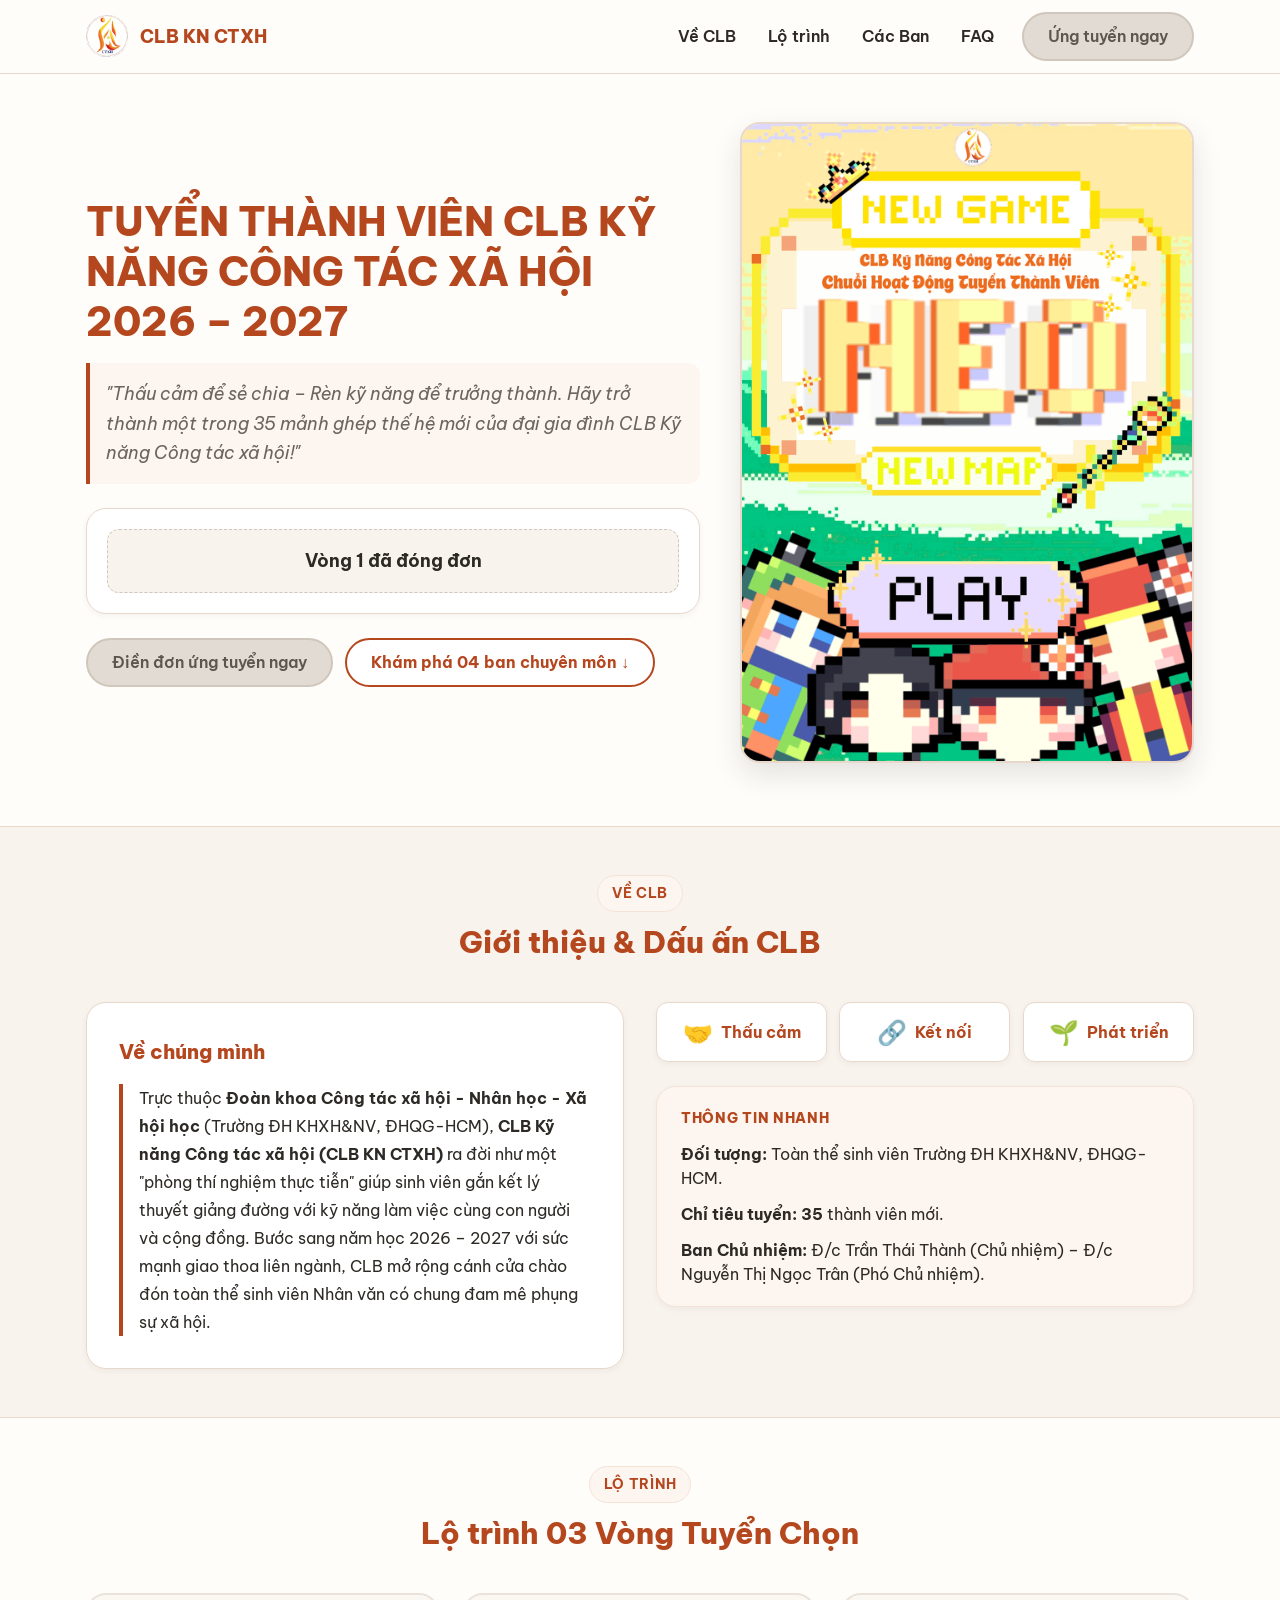
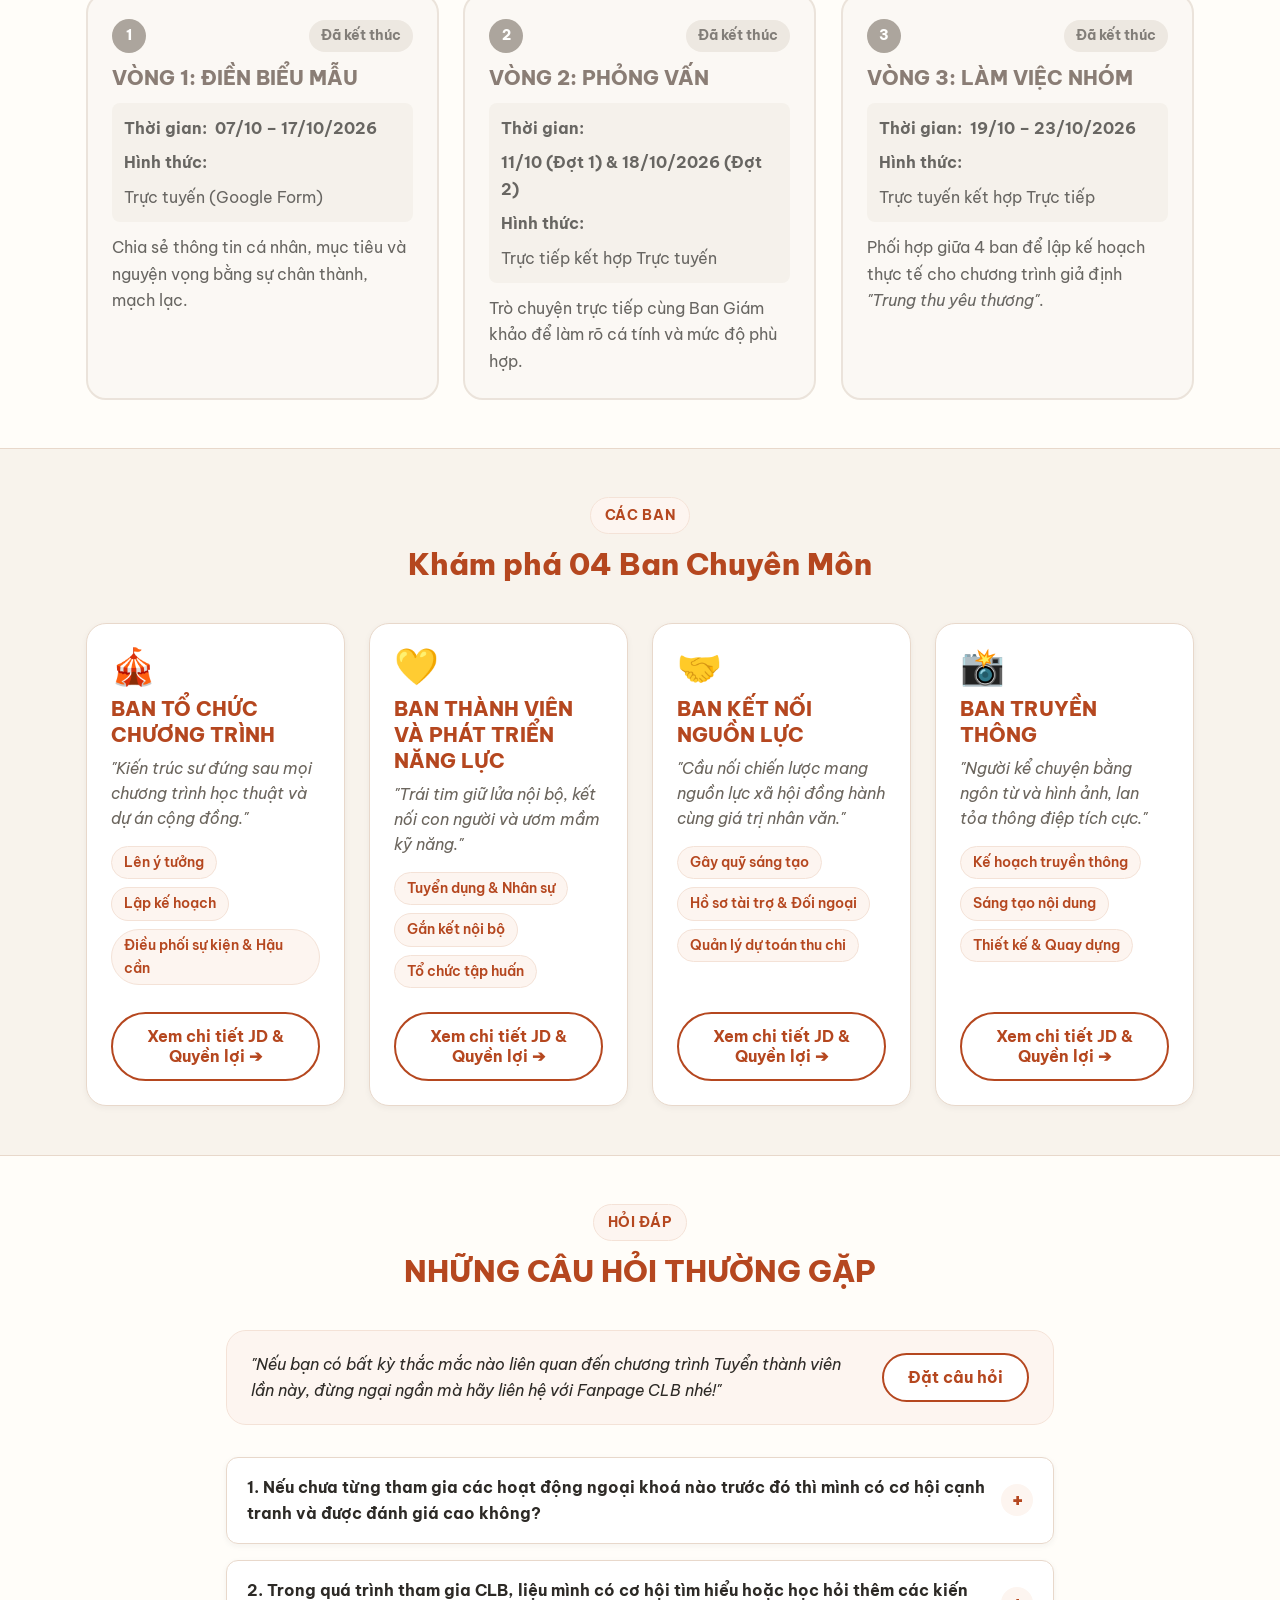
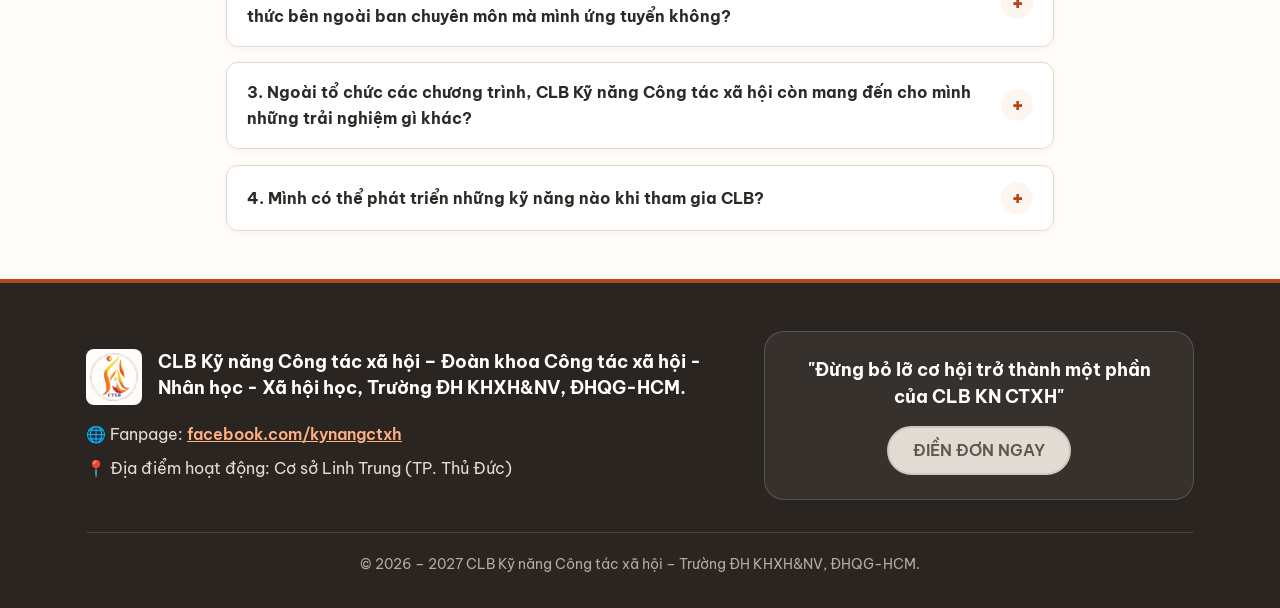
==== index.html @ f56603fe "Add files via upload" ====
<!DOCTYPE html>
<html lang="vi">
<head>
  <meta charset="UTF-8">
  <meta name="viewport" content="width=device-width, initial-scale=1.0">
  <meta name="description" content="Tuyển thành viên CLB Kỹ năng Công tác xã hội (CLB KN CTXH) năm học 2026 – 2027, Trường ĐH KHXH&amp;NV, ĐHQG-HCM.">
  <title>Tuyển Thành Viên CLB Kỹ Năng Công Tác Xã Hội 2026 – 2027</title>

  <!-- Thẻ Open Graph giúp hiển thị ảnh Poster xem trước khi chia sẻ link lên Facebook / Messenger -->
  <meta property="og:type" content="website">
  <meta property="og:locale" content="vi_VN">
  <meta property="og:title" content="Tuyển Thành Viên CLB Kỹ Năng Công Tác Xã Hội 2026 – 2027">
  <meta property="og:description" content="Thấu cảm để sẻ chia – Rèn kỹ năng để trưởng thành. Hãy trở thành một trong 35 mảnh ghép thế hệ mới của đại gia đình CLB Kỹ năng Công tác xã hội!">
  <meta property="og:image" content="assets/poster.png">
  <meta property="og:image:alt" content="Poster chính thức Chương trình Tuyển thành viên CLB Kỹ năng Công tác xã hội năm học 2026 – 2027">

  <!-- Biểu tượng trang web (Favicon) trên thanh tiêu đề trình duyệt -->
  <link rel="icon" type="image/png" href="assets/logo-clb.png">

  <!-- Nhúng file kiểu dáng giao diện dùng chung -->
  <link rel="stylesheet" href="css/style.css">
</head>
<body>

  <!-- ===================================================================
       1. THANH ĐIỀU HƯỚNG CỐ ĐỊNH (STICKY NAVBAR)
       =================================================================== -->
  <header class="navbar">
    <div class="container navbar-inner">
      <!-- Logo và Tên CLB -->
      <a href="index.html" class="navbar-brand" aria-label="Trang chủ CLB Kỹ năng Công tác xã hội">
        <img src="assets/logo-clb.png" alt="Logo CLB Kỹ năng Công tác xã hội" class="navbar-logo">
        <span>CLB KN CTXH</span>
      </a>

      <!-- Menu trên màn hình máy tính -->
      <nav aria-label="Điều hướng chính">
        <ul class="navbar-nav">
          <li><a href="#ve-clb" class="nav-link">Về CLB</a></li>
          <li><a href="#lo-trinh" class="nav-link">Lộ trình</a></li>
          <li><a href="#cac-ban" class="nav-link">Các Ban</a></li>
          <li><a href="#faq" class="nav-link">FAQ</a></li>
          <li>
            <button type="button" class="btn btn-cta js-btn-apply" onclick="moDonUngTuyen(event)">
              Ứng tuyển ngay
            </button>
          </li>
        </ul>
      </nav>

      <!-- Nút menu 3 gạch trên màn hình điện thoại -->
      <button
        type="button"
        class="mobile-menu-toggle"
        id="mobile-menu-toggle"
        aria-label="Mở menu điều hướng"
        aria-expanded="false"
        aria-controls="mobile-nav"
      >
        <span></span>
        <span></span>
        <span></span>
      </button>
    </div>

    <!-- Menu xổ xuống trên màn hình điện thoại -->
    <nav class="mobile-nav" id="mobile-nav" aria-label="Điều hướng trên điện thoại">
      <div class="container">
        <ul class="mobile-nav-list">
          <li><a href="#ve-clb" class="mobile-nav-link">Về CLB</a></li>
          <li><a href="#lo-trinh" class="mobile-nav-link">Lộ trình</a></li>
          <li><a href="#cac-ban" class="mobile-nav-link">Các Ban</a></li>
          <li><a href="#faq" class="mobile-nav-link">FAQ</a></li>
          <li style="padding-top: 8px;">
            <button type="button" class="btn btn-cta js-btn-apply" style="width: 100%;" onclick="moDonUngTuyen(event)">
              Ứng tuyển ngay
            </button>
          </li>
        </ul>
      </div>
    </nav>
  </header>

  <main>
    <!-- ===================================================================
         2. KHU VỰC 1: HERO SECTION (POSTER, TIÊU ĐỀ, ĐẾM NGƯỢC, 2 NÚT)
         =================================================================== -->
    <section class="hero-section" aria-labelledby="hero-headline">
      <div class="container">
        <div class="hero-grid">

          <!-- Cột thông tin chính: Tiêu đề, thông điệp ngắn, đồng hồ đếm ngược, 2 nút -->
          <div class="hero-content">
            <h1 class="hero-title" id="hero-headline">
              TUYỂN THÀNH VIÊN CLB KỸ NĂNG CÔNG TÁC XÃ HỘI 2026 – 2027
            </h1>

            <p class="hero-subtitle">
              "Thấu cảm để sẻ chia – Rèn kỹ năng để trưởng thành. Hãy trở thành một trong <span class="js-chi-tieu">35</span> mảnh ghép thế hệ mới của đại gia đình CLB Kỹ năng Công tác xã hội!"
            </p>

            <!-- Đồng hồ đếm ngược Ngày : Giờ : Phút -->
            <div class="countdown-box" id="countdown-box" aria-live="polite">
              <div class="countdown-label-top">
                ⏳ Thời gian còn lại để hoàn thành Vòng 1
              </div>

              <div class="countdown-timer">
                <div class="countdown-unit">
                  <div class="countdown-number" id="cd-days">00</div>
                  <div class="countdown-unit-label">Ngày</div>
                </div>

                <span class="countdown-separator" aria-hidden="true">:</span>

                <div class="countdown-unit">
                  <div class="countdown-number" id="cd-hours">00</div>
                  <div class="countdown-unit-label">Giờ</div>
                </div>

                <span class="countdown-separator" aria-hidden="true">:</span>

                <div class="countdown-unit">
                  <div class="countdown-number" id="cd-minutes">00</div>
                  <div class="countdown-unit-label">Phút</div>
                </div>
              </div>

              <!-- Dòng thông báo hiển thị khi đã qua hạn Vòng 1 -->
              <div class="countdown-expired-message" id="countdown-expired-msg">
                Vòng 1 đã đóng đơn
              </div>
            </div>

            <!-- Cụm 2 nút bấm hành động -->
            <div class="hero-actions">
              <button type="button" class="btn btn-cta js-btn-apply" onclick="moDonUngTuyen(event)">
                Điền đơn ứng tuyển ngay
              </button>
              <a href="#cac-ban" class="btn btn-secondary">
                Khám phá 04 ban chuyên môn ↓
              </a>
            </div>
          </div>

          <!-- Cột hình ảnh: Poster chính thức (có khung giữ chỗ [CHỜ POSTER] nếu thiếu ảnh) -->
          <div class="hero-poster-col">
            <div class="hero-poster-card">
              <img
                src="assets/poster.png"
                alt="Poster chính thức Chương trình Tuyển thành viên CLB Kỹ năng Công tác xã hội năm học 2026 – 2027"
                class="hero-poster-img"
                onerror="xuLyLoiPoster(this)"
              >
            </div>
            <div class="poster-placeholder" id="poster-placeholder">
              [CHỜ POSTER]
            </div>
          </div>

        </div>
      </div>
    </section>

    <!-- ===================================================================
         3. KHU VỰC 2: GIỚI THIỆU & DẤU ẤN CLB (ABOUT US)
         =================================================================== -->
    <section class="section section-muted" id="ve-clb" aria-labelledby="about-heading">
      <div class="container">
        <div class="section-header">
          <span class="section-tag">Về CLB</span>
          <h2 class="section-title" id="about-heading">Giới thiệu &amp; Dấu ấn CLB</h2>
        </div>

        <div class="about-grid">
          <!-- Cột trái: Đoạn giới thiệu ngắn (giữ nguyên văn bản từ docs/ke-hoach.md) -->
          <div class="about-card-left">
            <h3 class="about-sub-heading">Về chúng mình</h3>
            <blockquote class="about-quote">
              Trực thuộc <strong>Đoàn khoa Công tác xã hội - Nhân học - Xã hội học</strong> (Trường ĐH KHXH&amp;NV, ĐHQG-HCM), <strong>CLB Kỹ năng Công tác xã hội (CLB KN CTXH)</strong> ra đời như một "phòng thí nghiệm thực tiễn" giúp sinh viên gắn kết lý thuyết giảng đường với kỹ năng làm việc cùng con người và cộng đồng. Bước sang năm học 2026 – 2027 với sức mạnh giao thoa liên ngành, CLB mở rộng cánh cửa chào đón toàn thể sinh viên Nhân văn có chung đam mê phụng sự xã hội.
            </blockquote>
          </div>

          <!-- Cột phải: 3 ô Giá trị cốt lõi có biểu tượng + Hộp thông tin nhanh -->
          <div class="about-col-right">
            <!-- 3 ô biểu tượng Giá trị cốt lõi -->
            <div class="core-values-grid" aria-label="3 Giá trị cốt lõi">
              <div class="core-value-box">
                <span class="core-value-icon" aria-hidden="true">🤝</span>
                <span class="core-value-name">Thấu cảm</span>
              </div>

              <div class="core-value-box">
                <span class="core-value-icon" aria-hidden="true">🔗</span>
                <span class="core-value-name">Kết nối</span>
              </div>

              <div class="core-value-box">
                <span class="core-value-icon" aria-hidden="true">🌱</span>
                <span class="core-value-name">Phát triển</span>
              </div>
            </div>

            <!-- Hộp thông tin nhanh (Highlight Box) -->
            <div class="highlight-box">
              <h3 class="highlight-box-title">Thông tin nhanh</h3>
              <ul class="highlight-list">
                <li>
                  <strong>Đối tượng:</strong> Toàn thể sinh viên Trường ĐH KHXH&amp;NV, ĐHQG-HCM.
                </li>
                <li>
                  <strong>Chỉ tiêu tuyển:</strong> <strong class="js-chi-tieu">35</strong> thành viên mới.
                </li>
                <li>
                  <strong>Ban Chủ nhiệm:</strong> <span class="js-bcn-info">Đ/c Trần Thái Thành (Chủ nhiệm) – Đ/c Nguyễn Thị Ngọc Trân (Phó Chủ nhiệm)</span>.
                </li>
              </ul>
            </div>
          </div>
        </div>
      </div>
    </section>

    <!-- ===================================================================
         4. KHU VỰC 3: LỘ TRÌNH 03 VÒNG TUYỂN CHỌN (TIMELINE)
         =================================================================== -->
    <section class="section" id="lo-trinh" aria-labelledby="timeline-heading">
      <div class="container">
        <div class="section-header">
          <span class="section-tag">Lộ trình</span>
          <h2 class="section-title" id="timeline-heading">Lộ trình 03 Vòng Tuyển Chọn</h2>
        </div>

        <div class="timeline-steps">
          <!-- Thẻ 1: Vòng 1 -->
          <article class="timeline-card" id="card-vong-1">
            <div class="timeline-card-header">
              <span class="timeline-step-number" aria-hidden="true">1</span>
              <span class="timeline-status-badge" id="status-vong-1">Đang kiểm tra...</span>
            </div>

            <h3 class="timeline-round-title">VÒNG 1: ĐIỀN BIỂU MẪU</h3>

            <div class="timeline-meta">
              <div class="timeline-time-row">
                <span class="timeline-meta-label">Thời gian:</span>
                <span class="timeline-time-value" id="time-vong-1">07/10 – 17/10/2026</span>
              </div>
              <div class="timeline-format-row">
                <span class="timeline-meta-label">Hình thức:</span>
                <span>Trực tuyến (Google Form)</span>
              </div>
            </div>

            <p class="timeline-summary">
              Chia sẻ thông tin cá nhân, mục tiêu và nguyện vọng bằng sự chân thành, mạch lạc.
            </p>
          </article>

          <!-- Thẻ 2: Vòng 2 -->
          <article class="timeline-card" id="card-vong-2">
            <div class="timeline-card-header">
              <span class="timeline-step-number" aria-hidden="true">2</span>
              <span class="timeline-status-badge" id="status-vong-2">Đang kiểm tra...</span>
            </div>

            <h3 class="timeline-round-title">VÒNG 2: PHỎNG VẤN</h3>

            <div class="timeline-meta">
              <div class="timeline-time-row">
                <span class="timeline-meta-label">Thời gian:</span>
                <span class="timeline-time-value" id="time-vong-2">11/10 (Đợt 1) &amp; 18/10/2026 (Đợt 2)</span>
              </div>
              <div class="timeline-format-row">
                <span class="timeline-meta-label">Hình thức:</span>
                <span>Trực tiếp kết hợp Trực tuyến</span>
              </div>
            </div>

            <p class="timeline-summary">
              Trò chuyện trực tiếp cùng Ban Giám khảo để làm rõ cá tính và mức độ phù hợp.
            </p>
          </article>

          <!-- Thẻ 3: Vòng 3 -->
          <article class="timeline-card" id="card-vong-3">
            <div class="timeline-card-header">
              <span class="timeline-step-number" aria-hidden="true">3</span>
              <span class="timeline-status-badge" id="status-vong-3">Đang kiểm tra...</span>
            </div>

            <h3 class="timeline-round-title">VÒNG 3: LÀM VIỆC NHÓM</h3>

            <div class="timeline-meta">
              <div class="timeline-time-row">
                <span class="timeline-meta-label">Thời gian:</span>
                <span class="timeline-time-value" id="time-vong-3">19/10 – 23/10/2026</span>
              </div>
              <div class="timeline-format-row">
                <span class="timeline-meta-label">Hình thức:</span>
                <span>Trực tuyến kết hợp Trực tiếp</span>
              </div>
            </div>

            <p class="timeline-summary">
              Phối hợp giữa 4 ban để lập kế hoạch thực tế cho chương trình giả định <em>"Trung thu yêu thương"</em>.
            </p>
          </article>
        </div>
      </div>
    </section>

    <!-- ===================================================================
         5. KHU VỰC 4: KHÁM PHÁ 04 BAN CHUYÊN MÔN (TẠO TỪ js/ban-data.js)
         =================================================================== -->
    <section class="section section-muted" id="cac-ban" aria-labelledby="ban-heading">
      <div class="container">
        <div class="section-header">
          <span class="section-tag">Các Ban</span>
          <h2 class="section-title" id="ban-heading">Khám phá 04 Ban Chuyên Môn</h2>
        </div>

        <!-- Khung chứa 4 thẻ Ban được sinh tự động từ js/ban-data.js -->
        <div class="ban-grid" id="ban-cards-container"></div>
      </div>
    </section>

    <!-- ===================================================================
         6. KHU VỰC 5: NHỮNG CÂU HỎI THƯỜNG GẶP (FAQ ACCORDION)
         =================================================================== -->
    <section class="section" id="faq" aria-labelledby="faq-heading">
      <div class="container faq-container">
        <div class="section-header">
          <span class="section-tag">Hỏi đáp</span>
          <h2 class="section-title" id="faq-heading">NHỮNG CÂU HỎI THƯỜNG GẶP</h2>
        </div>

        <!-- Lời dẫn & Nút Đặt câu hỏi mở Fanpage ở tab mới -->
        <div class="faq-lead-box">
          <p class="faq-lead-text">
            "Nếu bạn có bất kỳ thắc mắc nào liên quan đến chương trình Tuyển thành viên lần này, đừng ngại ngần mà hãy liên hệ với Fanpage CLB nhé!"
          </p>
          <a
            href="https://www.facebook.com/kynangctxh"
            target="_blank"
            rel="noopener noreferrer"
            class="btn btn-secondary js-link-fanpage"
            style="flex-shrink: 0;"
          >
            Đặt câu hỏi
          </a>
        </div>

        <!-- 4 thẻ câu hỏi đóng/mở -->
        <div class="faq-list">
          <!-- Câu hỏi 1 -->
          <details class="faq-item">
            <summary class="faq-question">
              <span>1. Nếu chưa từng tham gia các hoạt động ngoại khoá nào trước đó thì mình có cơ hội cạnh tranh và được đánh giá cao không?</span>
              <span class="faq-plus-icon" aria-hidden="true">+</span>
            </summary>
            <div class="faq-answer">
              <p>
                Hoàn toàn có nhé! CLB Kỹ năng Công tác xã hội không đặt nặng việc bạn phải có thật nhiều kinh nghiệm hay một chiếc hồ sơ hoạt động dày đặc từ trước. Ở các vòng tuyển chọn, Ban Giám khảo đánh giá cao nhất là <strong>thái độ cầu thị, sự nhiệt huyết, tinh thần trách nhiệm và sự chân thành</strong> của bạn. CLB chính là môi trường để bạn rèn luyện và phát triển; chỉ cần bạn sẵn sàng bước ra khỏi vùng an toàn, các anh chị đi trước và Ban Thành viên &amp; Phát triển năng lực sẽ luôn đồng hành, tập huấn cho bạn từ những bước cơ bản nhất.
              </p>
            </div>
          </details>

          <!-- Câu hỏi 2 -->
          <details class="faq-item">
            <summary class="faq-question">
              <span>2. Trong quá trình tham gia CLB, liệu mình có cơ hội tìm hiểu hoặc học hỏi thêm các kiến thức bên ngoài ban chuyên môn mà mình ứng tuyển không?</span>
              <span class="faq-plus-icon" aria-hidden="true">+</span>
            </summary>
            <div class="faq-answer">
              <p>
                Chắc chắn là có! Dù mỗi thành viên đều thuộc một ban chuyên môn cố định, nhưng mọi chương trình học thuật và dự án cộng đồng của CLB đều cần sự phối hợp chặt chẽ giữa cả 04 ban (Tổ chức chương trình, Thành viên &amp; Phát triển năng lực, Kết nối nguồn lực, Truyền thông). Bên cạnh đó, CLB thường xuyên tổ chức các buổi tập huấn kỹ năng chung cho toàn thể thành viên, và bạn hoàn toàn có thể đăng ký tham gia hỗ trợ chéo các mảng công việc khác trong từng chiến dịch để thử sức và khám phá đa dạng năng lực của bản thân.
              </p>
            </div>
          </details>

          <!-- Câu hỏi 3 -->
          <details class="faq-item">
            <summary class="faq-question">
              <span>3. Ngoài tổ chức các chương trình, CLB Kỹ năng Công tác xã hội còn mang đến cho mình những trải nghiệm gì khác?</span>
              <span class="faq-plus-icon" aria-hidden="true">+</span>
            </summary>
            <div class="faq-answer">
              <p>
                Không chỉ dừng lại ở việc chạy sự kiện hay thực hiện các dự án cộng đồng, CLB KN CTXH còn là một "gia đình nhỏ" mang đến cho bạn những trải nghiệm thanh xuân đáng nhớ:
              </p>
              <ul class="faq-bullet-list">
                <li>
                  <strong>Sinh hoạt nội bộ &amp; Gắn kết:</strong> Những buổi gặp gỡ ấm cúng, cùng nhau vui chơi, giải tỏa áp lực học tập và sẻ chia mọi câu chuyện vui buồn trong cuộc sống đại học.
                </li>
                <li>
                  <strong>Không gian học thuật &amp; Tập huấn chuyên sâu:</strong> Cơ hội được trau dồi kiến thức, lắng nghe chia sẻ thực tế từ các giảng viên, chuyên gia Công tác xã hội và các anh chị cựu thành viên giàu kinh nghiệm.
                </li>
                <li>
                  <strong>Mạng lưới mối quan hệ chất lượng:</strong> Tìm thấy những người bạn đồng điệu, những đàn anh, đàn chị luôn sẵn sàng nâng đỡ và hỗ trợ bạn trong cả việc học trên trường lẫn định hướng phát triển bản thân.
                </li>
              </ul>
            </div>
          </details>

          <!-- Câu hỏi 4 -->
          <details class="faq-item">
            <summary class="faq-question">
              <span>4. Mình có thể phát triển những kỹ năng nào khi tham gia CLB?</span>
              <span class="faq-plus-icon" aria-hidden="true">+</span>
            </summary>
            <div class="faq-answer">
              <p>
                Khi trở thành mảnh ghép của CLB KN CTXH, bạn sẽ được rèn luyện song song cả <strong>kỹ năng thực hành Công tác xã hội</strong> lẫn <strong>bộ kỹ năng mềm thiết yếu</strong>:
              </p>
              <ul class="faq-bullet-list">
                <li>
                  <strong>Kỹ năng làm việc với con người &amp; cộng đồng:</strong> Kỹ năng lắng nghe tích cực, thấu cảm, giao tiếp ứng xử, điều phối nhóm và xử lý tình huống thực tế khi làm việc cùng các nhóm đối tượng yếu thế (trẻ em, người cao tuổi...).
                </li>
                <li>
                  <strong>Kỹ năng làm việc chuyên nghiệp:</strong> Tư duy lập kế hoạch, quản lý thời gian, làm việc nhóm, thuyết trình và giải quyết vấn đề.
                </li>
                <li>
                  <strong>Kỹ năng chuyên môn theo từng ban:</strong> Soạn thảo văn bản hành chính Đoàn – Hội, viết Hồ sơ tài trợ và đàm phán đối ngoại, quản trị nhân sự, hoặc sáng tạo nội dung, thiết kế ấn phẩm và quay dựng truyền thông.
                </li>
              </ul>
            </div>
          </details>
        </div>
      </div>
    </section>
  </main>

  <!-- ===================================================================
       7. KHU VỰC 6: CHÂN TRANG (FOOTER)
       =================================================================== -->
  <footer class="site-footer">
    <div class="container">
      <div class="footer-grid">
        <!-- Cột trái: Logo, Tên đơn vị & Kênh liên hệ -->
        <div class="footer-info">
          <div class="footer-brand">
            <img src="assets/logo-clb.png" alt="Logo CLB Kỹ năng Công tác xã hội" class="footer-logo">
            <p class="footer-unit-name">
              CLB Kỹ năng Công tác xã hội – Đoàn khoa Công tác xã hội - Nhân học - Xã hội học, Trường ĐH KHXH&amp;NV, ĐHQG-HCM.
            </p>
          </div>

          <ul class="footer-contact-list">
            <li>
              🌐 Fanpage:
              <a
                href="https://www.facebook.com/kynangctxh"
                target="_blank"
                rel="noopener noreferrer"
                class="footer-link js-link-fanpage"
              >facebook.com/kynangctxh</a>
            </li>
            <li>
              📍 Địa điểm hoạt động: Cơ sở Linh Trung (TP. Thủ Đức) &amp; Cơ sở Đinh Tiên Hoàng (Quận 1).
            </li>
          </ul>
        </div>

        <!-- Cột phải: Nút nhắc cuối trang -->
        <div class="footer-cta-card">
          <p class="footer-cta-text">
            "Đừng bỏ lỡ cơ hội trở thành một phần của CLB KN CTXH"
          </p>
          <button type="button" class="btn btn-cta js-btn-apply" onclick="moDonUngTuyen(event)">
            ĐIỀN ĐƠN NGAY
          </button>
        </div>
      </div>

      <div class="footer-bottom">
        <p>© 2026 – 2027 CLB Kỹ năng Công tác xã hội – Trường ĐH KHXH&amp;NV, ĐHQG-HCM.</p>
      </div>
    </div>
  </footer>

  <!-- Nhúng các file cấu hình, dữ liệu ban và kịch bản -->
  <script src="js/config.js"></script>
  <script src="js/ban-data.js"></script>
  <script src="js/main.js"></script>
</body>
</html>
---- css/style.css ----
/**
 * =====================================================================
 * TẬP TIN ĐỊNH DẠNG KIỂU DÁNG GIAO DIỆN (css/style.css)
 * Website Tuyển Thành Viên CLB Kỹ Năng Công Tác Xã Hội 2026–2027
 * =====================================================================
 * BẢNG MÀU ĐÃ CHỌN: Bảng 1 "Đất ấm & Ngọn lửa nhiệt huyết" (Terracotta & Amber)
 * - Màu chủ đạo: Cam đất ấm áp (#C85A32)
 * - Nền trang: Màu ngà ấm dịu mắt (#FFFDF9)
 * - Màu nút nhấn: Cam cháy rực rỡ (#E65100)
 */

/* Nhúng font Be Vietnam Pro từ Google Fonts (hỗ trợ đầy đủ tiếng Việt) */
@import url('https://fonts.googleapis.com/css2?family=Be+Vietnam+Pro:ital,wght@0,400;0,500;0,600;0,700;0,800;1,400&display=swap');

/* =====================================================================
   1. BIẾN HỆ THỐNG GIAO DIỆN (CSS VARIABLES)
   ===================================================================== */
:root {
  /* Bảng màu 1: Đất ấm & Ngọn lửa nhiệt huyết (đã tinh chỉnh đạt chuẩn độ tương phản WCAG AA >= 5.0:1) */
  --color-primary: #B5471F;        /* Cam đất chủ đạo (tương phản 5.4:1 với nền trắng) */
  --color-primary-hover: #8F3412;  /* Cam đất đậm khi rê chuột */
  --color-primary-light: #FDF5F0;  /* Nền cam kem nhạt */
  --color-primary-subtle: #F4E2D7; /* Viền cam kem nhẹ */

  --color-accent: #C23B00;         /* Màu nhấn nổi bật nhất cho nút Ứng tuyển (tương phản 5.35:1 với chữ trắng) */
  --color-accent-hover: #9E2E00;   /* Màu nhấn khi rê chuột / chạm vào nút */
  --color-accent-text: #FFFFFF;    /* Chữ trắng trên nền nút nhấn */

  --color-expired-bg: #E2DBD3;     /* Nền nút khi đã hết hạn Vòng 1 (ít nổi bật hơn) */
  --color-expired-text: #5C564F;   /* Chữ nút khi đã hết hạn Vòng 1 */
  --color-expired-border: #CFC6BC; /* Viền nút khi đã hết hạn */

  --color-bg-page: #FFFDF9;        /* Nền trang màu kem ngà dịu mắt */
  --color-bg-surface: #FFFFFF;     /* Nền thẻ (card), hộp nội dung */
  --color-bg-muted: #F8F3EC;       /* Nền các khu vực xen kẽ */

  --color-text-main: #2D2A26;      /* Chữ thân bài: Đen than ấm, tương phản cao */
  --color-text-muted: #6B655D;     /* Chữ phụ / chú thích */
  --color-border: #E8D8CB;         /* Đường viền thẻ nhẹ nhàng */

  /* Cỡ chữ & độ cao dòng (Đảm bảo chữ thân bài tối thiểu 16px theo Quy tắc F) */
  --font-family: 'Be Vietnam Pro', -apple-system, BlinkMacSystemFont, 'Segoe UI', Roboto, sans-serif;
  --font-size-sm: 0.875rem;        /* 14px */
  --font-size-base: 1rem;          /* 16px - Chữ thân bài tối thiểu */
  --font-size-md: 1.125rem;        /* 18px */
  --font-size-lg: 1.25rem;         /* 20px */
  --font-size-xl: 1.5rem;          /* 24px */
  --font-size-2xl: 1.875rem;       /* 30px */
  --font-size-3xl: 2.25rem;        /* 36px */

  --line-height-base: 1.65;
  --line-height-heading: 1.25;

  /* Khoảng cách (Spacing) */
  --space-1: 4px;
  --space-2: 8px;
  --space-3: 12px;
  --space-4: 16px;
  --space-5: 20px;
  --space-6: 24px;
  --space-8: 32px;
  --space-10: 40px;
  --space-12: 48px;
  --space-16: 64px;

  /* Bo góc (Border radius) */
  --radius-sm: 8px;
  --radius-md: 12px;
  --radius-lg: 20px;
  --radius-full: 9999px;

  /* Đổ bóng (Shadows) */
  --shadow-sm: 0 2px 6px rgba(45, 42, 38, 0.05);
  --shadow-md: 0 6px 16px rgba(45, 42, 38, 0.08);
  --shadow-lg: 0 12px 28px rgba(45, 42, 38, 0.12);

  /* Chiều rộng tối đa khung chứa */
  --container-max-width: 1140px;
}

/* =====================================================================
   2. THIẾT LẬP CƠ BẢN (RESET & BASE)
   ===================================================================== */
*, *::before, *::after {
  box-sizing: border-box;
  margin: 0;
  padding: 0;
}

html {
  font-size: 16px;
  scroll-behavior: smooth; /* Cuộn mượt khi bấm menu */
  scroll-padding-top: 80px; /* Tránh bị thanh điều hướng che mất tiêu đề mục */
}

body {
  font-family: var(--font-family);
  font-size: var(--font-size-base);
  line-height: var(--line-height-base);
  color: var(--color-text-main);
  background-color: var(--color-bg-page);
  -webkit-font-smoothing: antialiased;
  -moz-osx-font-smoothing: grayscale;
  overflow-x: hidden; /* Không để cuộn ngang trên mọi thiết bị */
}

img {
  max-width: 100%;
  height: auto;
  display: block;
}

a {
  color: inherit;
  text-decoration: none;
  transition: color 0.2s ease, background-color 0.2s ease;
}

/* Hiển thị viền rõ ràng khi điều hướng bằng bàn phím (Tab) */
:focus-visible {
  outline: 3px solid var(--color-accent);
  outline-offset: 2px;
}

/* =====================================================================
   3. KHUNG CHỨA & KHU VỰC CHUNG (CONTAINER & SECTION)
   ===================================================================== */
.container {
  width: 100%;
  max-width: var(--container-max-width);
  margin-left: auto;
  margin-right: auto;
  padding-left: var(--space-4);
  padding-right: var(--space-4);
}

.section {
  padding-top: var(--space-12);
  padding-bottom: var(--space-12);
}

.section-muted {
  background-color: var(--color-bg-muted);
  border-top: 1px solid var(--color-border);
  border-bottom: 1px solid var(--color-border);
}

.section-header {
  text-align: center;
  max-width: 720px;
  margin-left: auto;
  margin-right: auto;
  margin-bottom: var(--space-10);
}

.section-tag {
  display: inline-block;
  background-color: var(--color-primary-light);
  color: var(--color-primary);
  font-weight: 700;
  font-size: var(--font-size-sm);
  text-transform: uppercase;
  letter-spacing: 0.05em;
  padding: 6px 14px;
  border-radius: var(--radius-full);
  margin-bottom: var(--space-3);
  border: 1px solid var(--color-primary-subtle);
}

.section-title {
  font-size: clamp(1.5rem, 3.5vw, var(--font-size-2xl));
  font-weight: 800;
  color: var(--color-primary);
  line-height: var(--line-height-heading);
}

.section-desc {
  font-size: var(--font-size-base);
  color: var(--color-text-muted);
  margin-top: var(--space-3);
}

/* =====================================================================
   4. KIỂU NÚT BẤM (BUTTONS) - CAO TỐI THIỂU 44PX THEO QUY TẮC F
   ===================================================================== */
.btn {
  display: inline-flex;
  align-items: center;
  justify-content: center;
  gap: var(--space-2);
  min-height: 48px; /* Lớn hơn mức tối thiểu 44px giúp bấm dễ trên điện thoại */
  padding: 12px 24px;
  font-family: var(--font-family);
  font-size: var(--font-size-base);
  font-weight: 700;
  text-align: center;
  border-radius: var(--radius-full);
  border: 2px solid transparent;
  cursor: pointer;
  transition: all 0.25s ease;
  text-decoration: none;
  line-height: 1.3;
}

/* Nút chính (Ứng tuyển ngay) - Luôn nổi bật nhất khi còn hạn */
.btn-cta {
  background-color: var(--color-accent);
  color: var(--color-accent-text);
  box-shadow: 0 4px 14px rgba(230, 81, 0, 0.32);
}

.btn-cta:hover,
.btn-cta:focus-visible {
  background-color: var(--color-accent-hover);
  transform: translateY(-2px);
  box-shadow: 0 6px 20px rgba(230, 81, 0, 0.45);
}

/* Kiểu nút chính khi Vòng 1 đã hết hạn: chuyển sang kiểu ít nổi bật hơn */
.btn-cta.is-expired {
  background-color: var(--color-expired-bg);
  color: var(--color-expired-text);
  border-color: var(--color-expired-border);
  box-shadow: none;
  font-weight: 600;
}

.btn-cta.is-expired:hover,
.btn-cta.is-expired:focus-visible {
  background-color: #D5CCC2;
  color: var(--color-text-main);
  transform: none;
  box-shadow: none;
}

/* Nút phụ (Khám phá 04 ban chuyên môn, Xem chi tiết JD) */
.btn-secondary {
  background-color: var(--color-bg-surface);
  color: var(--color-primary);
  border-color: var(--color-primary);
}

.btn-secondary:hover,
.btn-secondary:focus-visible {
  background-color: var(--color-primary-light);
  color: var(--color-primary-hover);
  border-color: var(--color-primary-hover);
}

/* Kiểu thẻ (Card) dùng chung */
.card {
  background-color: var(--color-bg-surface);
  border: 1px solid var(--color-border);
  border-radius: var(--radius-lg);
  padding: var(--space-6);
  box-shadow: var(--shadow-sm);
}

/* =====================================================================
   5. THANH ĐIỀU HƯỚNG CỐ ĐỊNH (STICKY NAVBAR)
   ===================================================================== */
.navbar {
  position: sticky;
  top: 0;
  z-index: 1000;
  background-color: rgba(255, 253, 249, 0.96);
  backdrop-filter: blur(8px);
  border-bottom: 1px solid var(--color-border);
  padding: var(--space-3) 0;
}

.navbar-inner {
  display: flex;
  align-items: center;
  justify-content: space-between;
  gap: var(--space-3);
}

.navbar-brand {
  display: flex;
  align-items: center;
  gap: var(--space-3);
  font-weight: 800;
  font-size: var(--font-size-md);
  color: var(--color-primary);
  min-height: 44px;
}

.navbar-logo {
  height: 42px;
  width: auto;
  object-fit: contain;
}

/* Menu trên máy tính: Mặc định ẩn trên điện thoại (mobile-first) */
.navbar-nav {
  display: none;
  align-items: center;
  gap: var(--space-6);
  list-style: none;
}

.nav-link {
  display: inline-flex;
  align-items: center;
  min-height: 44px;
  font-weight: 600;
  font-size: var(--font-size-base);
  color: var(--color-text-main);
  padding: 0 var(--space-1);
}

.nav-link:hover {
  color: var(--color-primary);
}

/* Nút menu 3 gạch trên điện thoại (cao & rộng >= 44px) */
.mobile-menu-toggle {
  display: inline-flex;
  flex-direction: column;
  justify-content: center;
  align-items: center;
  gap: 5px;
  width: 44px;
  height: 44px;
  background-color: var(--color-primary-light);
  border: 1px solid var(--color-primary-subtle);
  border-radius: var(--radius-sm);
  cursor: pointer;
  padding: 10px;
}

.mobile-menu-toggle span {
  display: block;
  width: 22px;
  height: 2.5px;
  background-color: var(--color-primary);
  border-radius: 2px;
  transition: transform 0.25s ease, opacity 0.25s ease;
}

/* Hiệu ứng biến thành dấu X khi mở menu trên điện thoại */
.mobile-menu-toggle[aria-expanded="true"] span:nth-child(1) {
  transform: translateY(7.5px) rotate(45deg);
}
.mobile-menu-toggle[aria-expanded="true"] span:nth-child(2) {
  opacity: 0;
}
.mobile-menu-toggle[aria-expanded="true"] span:nth-child(3) {
  transform: translateY(-7.5px) rotate(-45deg);
}

/* Danh sách menu xổ xuống trên điện thoại */
.mobile-nav {
  display: none;
  background-color: var(--color-bg-surface);
  border-bottom: 1px solid var(--color-border);
  padding: var(--space-4) 0;
  box-shadow: var(--shadow-md);
}

.mobile-nav.is-open {
  display: block;
}

.mobile-nav-list {
  list-style: none;
  display: flex;
  flex-direction: column;
  gap: var(--space-2);
}

.mobile-nav-link {
  display: flex;
  align-items: center;
  min-height: 44px;
  padding: 0 var(--space-4);
  font-weight: 600;
  font-size: var(--font-size-base);
  color: var(--color-text-main);
  border-radius: var(--radius-sm);
}

.mobile-nav-link:hover,
.mobile-nav-link:focus-visible {
  background-color: var(--color-primary-light);
  color: var(--color-primary);
}

/* =====================================================================
   6. KHU VỰC 1: HERO SECTION (POSTER, TIÊU ĐỀ, ĐẾM NGƯỢC, 2 NÚT)
   ===================================================================== */
.hero-section {
  padding-top: var(--space-8);
  padding-bottom: var(--space-12);
}

.hero-grid {
  display: grid;
  grid-template-columns: minmax(0, 1fr);
  gap: var(--space-8);
  align-items: center;
}

.hero-content,
.hero-poster-col,
.about-card-left,
.about-col-right,
.timeline-card,
.ban-card,
.footer-info,
.footer-cta-card {
  min-width: 0;
}

.hero-title {
  font-size: clamp(1.65rem, 4.5vw, 2.5rem);
  font-weight: 800;
  color: var(--color-primary);
  line-height: var(--line-height-heading);
  margin-bottom: var(--space-4);
}

.hero-subtitle {
  font-size: var(--font-size-base);
  color: var(--color-text-muted);
  line-height: var(--line-height-base);
  margin-bottom: var(--space-6);
  font-style: italic;
  background-color: var(--color-primary-light);
  border-left: 4px solid var(--color-primary);
  padding: var(--space-4);
  border-radius: 0 var(--radius-md) var(--radius-md) 0;
}

/* Khung đồng hồ đếm ngược (Ngày : Giờ : Phút) */
.countdown-box {
  background-color: var(--color-bg-surface);
  border: 1px solid var(--color-border);
  border-radius: var(--radius-lg);
  padding: var(--space-5);
  box-shadow: var(--shadow-sm);
  margin-bottom: var(--space-6);
}

.countdown-label-top {
  font-weight: 700;
  font-size: var(--font-size-sm);
  color: var(--color-primary);
  text-transform: uppercase;
  letter-spacing: 0.04em;
  margin-bottom: var(--space-3);
  text-align: center;
}

.countdown-timer {
  display: flex;
  align-items: center;
  justify-content: center;
  gap: var(--space-2);
}

.countdown-unit {
  flex: 1;
  max-width: 110px;
  background-color: var(--color-primary-light);
  border: 1px solid var(--color-primary-subtle);
  border-radius: var(--radius-md);
  padding: var(--space-3) var(--space-2);
  text-align: center;
}

.countdown-number {
  font-size: clamp(1.4rem, 4vw, 2rem);
  font-weight: 800;
  color: var(--color-primary);
  line-height: 1.1;
  font-variant-numeric: tabular-nums;
}

.countdown-unit-label {
  font-size: var(--font-size-sm);
  color: var(--color-text-muted);
  font-weight: 600;
  margin-top: 4px;
}

.countdown-separator {
  font-size: var(--font-size-xl);
  font-weight: 800;
  color: var(--color-primary);
  padding-bottom: 16px;
}

/* Trạng thái khi hết hạn Vòng 1 */
.countdown-expired-message {
  display: none;
  background-color: var(--color-bg-muted);
  border: 1px dashed var(--color-expired-border);
  color: var(--color-text-main);
  font-weight: 700;
  font-size: var(--font-size-md);
  text-align: center;
  padding: var(--space-4);
  border-radius: var(--radius-md);
}

.countdown-box.is-expired .countdown-timer,
.countdown-box.is-expired .countdown-label-top {
  display: none;
}

.countdown-box.is-expired .countdown-expired-message {
  display: block;
}

/* Cụm 2 nút bấm ở Hero */
.hero-actions {
  display: flex;
  flex-direction: column;
  gap: var(--space-3);
}

/* Khung hiển thị Poster chính thức & Khung giữ chỗ [CHỜ POSTER] */
.hero-poster-card {
  border-radius: var(--radius-lg);
  overflow: hidden;
  box-shadow: var(--shadow-lg);
  border: 2px solid var(--color-border);
  background-color: var(--color-bg-surface);
}

.hero-poster-img {
  width: 100%;
  height: auto;
  display: block;
}

.poster-placeholder {
  display: none;
  min-height: 360px;
  padding: var(--space-8);
  background-color: var(--color-primary-light);
  color: var(--color-primary);
  font-weight: 700;
  font-size: var(--font-size-lg);
  text-align: center;
  align-items: center;
  justify-content: center;
  border: 2px dashed var(--color-primary);
  border-radius: var(--radius-lg);
}

/* =====================================================================
   7. KHU VỰC 2: VỀ CLB (GIỚI THIỆU & 4 GIÁ TRỊ CỐT LÕI + HỘP THÔNG TIN)
   ===================================================================== */
.about-grid {
  display: grid;
  grid-template-columns: minmax(0, 1fr); /* Trên điện thoại xếp thành 1 cột */
  gap: var(--space-8);
  align-items: start;
}

.about-card-left {
  background-color: var(--color-bg-surface);
  border: 1px solid var(--color-border);
  border-radius: var(--radius-lg);
  padding: var(--space-6);
  box-shadow: var(--shadow-sm);
}

.about-sub-heading {
  font-size: var(--font-size-lg);
  font-weight: 800;
  color: var(--color-primary);
  margin-bottom: var(--space-4);
  display: flex;
  align-items: center;
  gap: var(--space-2);
}

.about-quote {
  font-size: var(--font-size-base);
  line-height: 1.75;
  color: var(--color-text-main);
  border-left: 4px solid var(--color-primary);
  padding-left: var(--space-4);
}

.about-col-right {
  display: flex;
  flex-direction: column;
  gap: var(--space-6);
}

/* 3 ô biểu tượng Giá trị cốt lõi */
.core-values-grid {
  display: grid;
  grid-template-columns: repeat(3, minmax(0, 1fr));
  gap: var(--space-3);
}

.core-value-box {
  background-color: var(--color-bg-surface);
  border: 1px solid var(--color-border);
  border-radius: var(--radius-md);
  padding: var(--space-3) var(--space-2);
  display: flex;
  flex-direction: column;
  align-items: center;
  justify-content: center;
  text-align: center;
  gap: var(--space-2);
  box-shadow: var(--shadow-sm);
  transition: transform 0.2s ease, border-color 0.2s ease;
}

@media (min-width: 480px) {
  .core-value-box {
    flex-direction: row;
    padding: var(--space-4) var(--space-3);
  }
}

.core-value-box:hover {
  transform: translateY(-2px);
  border-color: var(--color-primary);
}

.core-value-icon {
  font-size: 1.5rem;
  line-height: 1;
  flex-shrink: 0;
}

.core-value-name {
  font-size: var(--font-size-base);
  font-weight: 700;
  color: var(--color-primary);
}

/* Hộp thông tin nhanh (Highlight Box) */
.highlight-box {
  background-color: var(--color-primary-light);
  border: 1px solid var(--color-primary-subtle);
  border-radius: var(--radius-lg);
  padding: var(--space-5) var(--space-6);
  box-shadow: var(--shadow-sm);
}

.highlight-box-title {
  font-size: var(--font-size-sm);
  font-weight: 800;
  color: var(--color-primary);
  text-transform: uppercase;
  letter-spacing: 0.05em;
  margin-bottom: var(--space-3);
}

.highlight-list {
  list-style: none;
  display: flex;
  flex-direction: column;
  gap: var(--space-3);
  font-size: var(--font-size-base);
  color: var(--color-text-main);
}

.highlight-list li {
  line-height: 1.5;
}

/* =====================================================================
   8. KHU VỰC 3: LỘ TRÌNH 03 VÒNG TUYỂN CHỌN (3-STEP TIMELINE CARDS)
   ===================================================================== */
.timeline-steps {
  display: grid;
  grid-template-columns: 1fr; /* Trên điện thoại xếp 1 cột dọc */
  gap: var(--space-6);
  position: relative;
}

.timeline-card {
  background-color: var(--color-bg-surface);
  border: 2px solid var(--color-border);
  border-radius: var(--radius-lg);
  padding: var(--space-6);
  box-shadow: var(--shadow-sm);
  display: flex;
  flex-direction: column;
  gap: var(--space-3);
  position: relative;
  transition: transform 0.2s ease, box-shadow 0.2s ease, opacity 0.2s ease;
}

/* Thẻ đang diễn ra: nổi bật với viền cam đất và bóng đổ */
.timeline-card.is-ongoing {
  border-color: var(--color-primary);
  box-shadow: var(--shadow-md);
}

/* Thẻ đã kết thúc: hiện mờ hơn nhưng vẫn đảm bảo độ tương phản dễ đọc */
.timeline-card.is-ended {
  background-color: #FAF6F1;
  border-color: #E3D9CE;
  opacity: 0.72;
  box-shadow: none;
}

.timeline-card-header {
  display: flex;
  align-items: center;
  justify-content: space-between;
  gap: var(--space-2);
  flex-wrap: wrap;
}

.timeline-step-number {
  display: inline-flex;
  align-items: center;
  justify-content: center;
  width: 34px;
  height: 34px;
  border-radius: var(--radius-full);
  background-color: var(--color-primary);
  color: #FFFFFF;
  font-weight: 800;
  font-size: var(--font-size-sm);
}

.timeline-card.is-ended .timeline-step-number {
  background-color: #8C8278;
}

/* Nhãn trạng thái: Sắp diễn ra / Đang diễn ra / Đã kết thúc */
.timeline-status-badge {
  display: inline-flex;
  align-items: center;
  gap: 6px;
  font-size: var(--font-size-sm);
  font-weight: 700;
  padding: 4px 12px;
  border-radius: var(--radius-full);
}

.timeline-status-badge.status-upcoming {
  background-color: var(--color-primary-light);
  color: var(--color-primary);
  border: 1px solid var(--color-primary-subtle);
}

.timeline-status-badge.status-ongoing {
  background-color: var(--color-accent);
  color: #FFFFFF;
}

.timeline-status-badge.status-ended {
  background-color: #E6DFD7;
  color: #524C46;
}

.timeline-round-title {
  font-size: var(--font-size-lg);
  font-weight: 800;
  color: var(--color-primary);
  line-height: 1.3;
}

.timeline-card.is-ended .timeline-round-title {
  color: #5C4B41;
}

.timeline-meta {
  display: flex;
  flex-direction: column;
  gap: var(--space-2);
  padding: var(--space-3);
  background-color: var(--color-primary-light);
  border-radius: var(--radius-sm);
  font-size: var(--font-size-base);
}

.timeline-card.is-ended .timeline-meta {
  background-color: #F1ECE5;
}

.timeline-time-row,
.timeline-format-row {
  display: flex;
  align-items: baseline;
  flex-wrap: wrap;
  gap: var(--space-2);
}

.timeline-meta-label {
  font-weight: 700;
  color: var(--color-text-main);
  white-space: nowrap;
}

.timeline-time-value {
  font-weight: 700;
  color: var(--color-primary);
}

.timeline-card.is-ended .timeline-time-value {
  color: var(--color-text-main);
}

.timeline-summary {
  font-size: var(--font-size-base);
  color: var(--color-text-main);
  line-height: var(--line-height-base);
}

/* =====================================================================
   9. KHU VỰC 4: KHÁM PHÁ 04 BAN CHUYÊN MÔN (TEASER CARDS)
   ===================================================================== */
.ban-grid {
  display: grid;
  grid-template-columns: 1fr; /* Trên điện thoại xếp 1 cột */
  gap: var(--space-6);
}

.ban-card {
  background-color: var(--color-bg-surface);
  border: 1px solid var(--color-border);
  border-radius: var(--radius-lg);
  padding: var(--space-6);
  display: flex;
  flex-direction: column;
  box-shadow: var(--shadow-sm);
  transition: transform 0.25s ease, box-shadow 0.25s ease, border-color 0.25s ease;
}

.ban-card:hover {
  transform: translateY(-4px);
  box-shadow: var(--shadow-md);
  border-color: var(--color-primary);
}

.ban-card-icon {
  font-size: 2.25rem;
  line-height: 1;
  margin-bottom: var(--space-3);
}

.ban-card-title {
  font-size: var(--font-size-lg);
  font-weight: 800;
  color: var(--color-primary);
  line-height: 1.3;
  margin-bottom: var(--space-2);
}

.ban-card-dinhvi {
  font-size: var(--font-size-base);
  font-style: italic;
  color: var(--color-text-muted);
  margin-bottom: var(--space-4);
  line-height: 1.55;
}

.ban-keywords {
  list-style: none;
  display: flex;
  flex-wrap: wrap;
  gap: var(--space-2);
  margin-bottom: var(--space-6);
}

.ban-tag {
  background-color: var(--color-primary-light);
  color: var(--color-primary);
  border: 1px solid var(--color-primary-subtle);
  font-size: var(--font-size-sm);
  font-weight: 600;
  padding: 4px 12px;
  border-radius: var(--radius-full);
}

.ban-card-action {
  margin-top: auto;
}

.ban-card-btn {
  width: 100%;
  padding-left: var(--space-4);
  padding-right: var(--space-4);
}

/* =====================================================================
   10. KHU VỰC 5: NHỮNG CÂU HỎI THƯỜNG GẶP (FAQ ACCORDION)
   ===================================================================== */
.faq-container {
  max-width: 860px;
  margin-left: auto;
  margin-right: auto;
}

.faq-lead-box {
  background-color: var(--color-primary-light);
  border: 1px solid var(--color-primary-subtle);
  border-radius: var(--radius-lg);
  padding: var(--space-5) var(--space-6);
  margin-bottom: var(--space-8);
  display: flex;
  flex-direction: column;
  align-items: center;
  text-align: center;
  gap: var(--space-4);
}

.faq-lead-text {
  font-size: var(--font-size-base);
  font-style: italic;
  color: var(--color-text-main);
  line-height: var(--line-height-base);
}

.faq-list {
  display: flex;
  flex-direction: column;
  gap: var(--space-4);
}

/* Thẻ đóng/mở chuẩn HTML5 (details / summary) */
.faq-item {
  background-color: var(--color-bg-surface);
  border: 1px solid var(--color-border);
  border-radius: var(--radius-md);
  box-shadow: var(--shadow-sm);
  overflow: hidden;
  transition: border-color 0.2s ease, box-shadow 0.2s ease;
}

.faq-item[open] {
  border-color: var(--color-primary);
  box-shadow: var(--shadow-md);
}

.faq-question {
  display: flex;
  align-items: center;
  justify-content: space-between;
  gap: var(--space-4);
  min-height: 56px;
  padding: var(--space-4) var(--space-5);
  font-size: var(--font-size-base);
  font-weight: 700;
  color: var(--color-text-main);
  cursor: pointer;
  list-style: none;
  user-select: none;
}

.faq-question::-webkit-details-marker {
  display: none;
}

.faq-question:hover {
  color: var(--color-primary);
}

.faq-plus-icon {
  display: inline-flex;
  align-items: center;
  justify-content: center;
  width: 32px;
  height: 32px;
  border-radius: var(--radius-full);
  background-color: var(--color-primary-light);
  color: var(--color-primary);
  font-size: 1.25rem;
  font-weight: 800;
  line-height: 1;
  flex-shrink: 0;
  transition: transform 0.25s ease, background-color 0.25s ease, color 0.25s ease;
}

.faq-item[open] .faq-plus-icon {
  transform: rotate(45deg);
  background-color: var(--color-primary);
  color: #FFFFFF;
}

.faq-answer {
  padding: var(--space-4) var(--space-5) var(--space-5);
  border-top: 1px dashed var(--color-border);
  font-size: var(--font-size-base);
  color: var(--color-text-main);
  line-height: 1.75;
}

.faq-bullet-list {
  margin-top: var(--space-3);
  padding-left: var(--space-5);
  display: flex;
  flex-direction: column;
  gap: var(--space-2);
}

/* =====================================================================
   11. KHU VỰC 6: CHÂN TRANG & THÔNG TIN LIÊN HỆ (FOOTER)
   ===================================================================== */
.site-footer {
  background-color: #2B2521;
  color: #F4EFEA;
  padding-top: var(--space-12);
  padding-bottom: var(--space-8);
  border-top: 4px solid var(--color-primary);
}

.footer-grid {
  display: grid;
  grid-template-columns: 1fr;
  gap: var(--space-8);
  align-items: center;
  margin-bottom: var(--space-8);
}

.footer-brand {
  display: flex;
  align-items: flex-start;
  gap: var(--space-4);
  margin-bottom: var(--space-4);
}

.footer-logo {
  width: 56px;
  height: 56px;
  object-fit: contain;
  background-color: #FFFDF9;
  padding: 4px;
  border-radius: var(--radius-sm);
  flex-shrink: 0;
}

.footer-unit-name {
  font-size: var(--font-size-md);
  font-weight: 700;
  color: #FFFFFF;
  line-height: 1.45;
}

.footer-contact-list {
  list-style: none;
  display: flex;
  flex-direction: column;
  gap: var(--space-2);
  font-size: var(--font-size-base);
  color: #E5DDD5;
}

.footer-link {
  color: #FFB085;
  font-weight: 600;
  text-decoration: underline;
}

.footer-link:hover {
  color: #FFFFFF;
}

.footer-cta-card {
  background-color: rgba(255, 255, 255, 0.06);
  border: 1px solid rgba(255, 255, 255, 0.16);
  border-radius: var(--radius-lg);
  padding: var(--space-6);
  text-align: center;
}

.footer-cta-text {
  font-size: var(--font-size-md);
  font-weight: 700;
  color: #FFFFFF;
  margin-bottom: var(--space-4);
  line-height: 1.5;
}

.footer-bottom {
  border-top: 1px solid rgba(255, 255, 255, 0.12);
  padding-top: var(--space-5);
  text-align: center;
  font-size: var(--font-size-sm);
  color: #B5ABA1;
}

/* =====================================================================
   12. TRANG CON CHI TIẾT JD TỪNG BAN (ban/*.html)
   ===================================================================== */
/* Thanh điều hướng trang con: Nút Quay về Trang chủ & Thanh chuyển nhanh 4 Ban */
.subpage-navbar-inner {
  display: flex;
  flex-direction: column;
  gap: var(--space-3);
}

.subpage-top-row {
  display: flex;
  align-items: center;
  justify-content: space-between;
  gap: var(--space-3);
}

.back-home-btn {
  display: inline-flex;
  align-items: center;
  gap: var(--space-2);
  min-height: 44px;
  padding: 8px 16px;
  border-radius: var(--radius-full);
  background-color: var(--color-primary-light);
  color: var(--color-primary);
  border: 1px solid var(--color-primary-subtle);
  font-weight: 700;
  font-size: var(--font-size-base);
  transition: all 0.2s ease;
}

.back-home-btn:hover,
.back-home-btn:focus-visible {
  background-color: var(--color-primary);
  color: #FFFFFF;
}

/* Thanh chuyển nhanh qua lại giữa 4 Ban */
.ban-switcher {
  display: flex;
  flex-wrap: wrap;
  gap: var(--space-2);
  list-style: none;
}

.ban-switch-link {
  display: inline-flex;
  align-items: center;
  justify-content: center;
  min-height: 44px;
  padding: 8px 14px;
  border-radius: var(--radius-full);
  font-size: var(--font-size-sm);
  font-weight: 700;
  color: var(--color-text-main);
  background-color: var(--color-bg-surface);
  border: 1px solid var(--color-border);
  transition: all 0.2s ease;
}

.ban-switch-link:hover,
.ban-switch-link:focus-visible {
  border-color: var(--color-primary);
  color: var(--color-primary);
  background-color: var(--color-primary-light);
}

/* Ban đang xem được tô sáng nổi bật */
.ban-switch-link.is-active {
  background-color: var(--color-primary);
  color: #FFFFFF;
  border-color: var(--color-primary);
  box-shadow: var(--shadow-sm);
}

/* Banner đầu trang của Ban */
.ban-hero {
  background-color: var(--color-primary-light);
  border-bottom: 1px solid var(--color-primary-subtle);
  padding-top: var(--space-10);
  padding-bottom: var(--space-10);
}

.ban-hero-grid {
  display: grid;
  grid-template-columns: minmax(0, 1fr);
  gap: var(--space-8);
  align-items: center;
}

.ban-hero-icon {
  font-size: 2.75rem;
  line-height: 1;
  margin-bottom: var(--space-3);
}

.ban-hero-title {
  font-size: clamp(1.65rem, 4vw, 2.35rem);
  font-weight: 800;
  color: var(--color-primary);
  line-height: 1.25;
  margin-bottom: var(--space-2);
}

.ban-hero-en {
  font-size: var(--font-size-base);
  font-weight: 600;
  color: var(--color-text-muted);
  text-transform: uppercase;
  letter-spacing: 0.04em;
  margin-bottom: var(--space-4);
}

.ban-hero-slogan {
  font-size: var(--font-size-md);
  font-style: italic;
  color: var(--color-text-main);
  background-color: var(--color-bg-surface);
  border-left: 4px solid var(--color-primary);
  padding: var(--space-4) var(--space-5);
  border-radius: 0 var(--radius-md) var(--radius-md) 0;
  box-shadow: var(--shadow-sm);
}

/* Khung hình ảnh / Nút dẫn sang Google Drive ảnh hoạt động của Ban */
.ban-media-box {
  background-color: var(--color-bg-surface);
  border: 2px dashed var(--color-primary-subtle);
  border-radius: var(--radius-lg);
  padding: var(--space-6);
  text-align: center;
  display: flex;
  flex-direction: column;
  align-items: center;
  justify-content: center;
  gap: var(--space-3);
  min-height: 220px;
  box-shadow: var(--shadow-sm);
}

.ban-media-placeholder-tag {
  display: inline-block;
  background-color: var(--color-primary-light);
  color: var(--color-primary);
  font-weight: 700;
  font-size: var(--font-size-sm);
  padding: 6px 14px;
  border-radius: var(--radius-full);
  border: 1px solid var(--color-primary-subtle);
}

.ban-media-desc {
  font-size: var(--font-size-base);
  color: var(--color-text-muted);
  max-width: 340px;
}

/* 3 Khối nội dung chi tiết JD: Bạn sẽ làm gì? | Chúng mình tìm kiếm ai? | Bạn sẽ nhận được gì? */
.jd-grid {
  display: grid;
  grid-template-columns: minmax(0, 1fr);
  gap: var(--space-6);
  align-items: stretch;
}

.jd-card {
  background-color: var(--color-bg-surface);
  border: 1px solid var(--color-border);
  border-top: 4px solid var(--color-primary);
  border-radius: var(--radius-lg);
  padding: var(--space-6);
  box-shadow: var(--shadow-sm);
  display: flex;
  flex-direction: column;
  gap: var(--space-4);
  min-width: 0;
}

.jd-card-header {
  display: flex;
  align-items: flex-start;
  gap: var(--space-3);
}

.jd-card-icon {
  font-size: 1.75rem;
  line-height: 1;
  flex-shrink: 0;
  margin-top: 2px;
}

.jd-card-title {
  font-size: var(--font-size-lg);
  font-weight: 800;
  color: var(--color-primary);
  line-height: 1.3;
}

.jd-card-subtitle {
  display: block;
  font-size: var(--font-size-base);
  font-weight: 600;
  color: var(--color-text-muted);
  margin-top: 4px;
}

.jd-list {
  list-style: disc;
  padding-left: var(--space-5);
  display: flex;
  flex-direction: column;
  gap: var(--space-3);
  font-size: var(--font-size-base);
  color: var(--color-text-main);
  line-height: 1.7;
}

.jd-plus-box {
  margin-top: auto;
  background-color: var(--color-primary-light);
  border: 1px solid var(--color-primary-subtle);
  border-radius: var(--radius-md);
  padding: var(--space-3) var(--space-4);
  font-size: var(--font-size-base);
  color: var(--color-text-main);
  line-height: 1.6;
}

.jd-plus-label {
  font-weight: 800;
  color: var(--color-primary);
  font-style: italic;
}

/* Khu vực Chốt đơn cuối trang con */
.ban-cta-box {
  background-color: var(--color-primary-light);
  border: 2px solid var(--color-primary-subtle);
  border-radius: var(--radius-lg);
  padding: var(--space-8) var(--space-6);
  text-align: center;
  max-width: 780px;
  margin-left: auto;
  margin-right: auto;
  box-shadow: var(--shadow-sm);
}

.ban-cta-question {
  font-size: clamp(1.35rem, 3vw, var(--font-size-xl));
  font-weight: 800;
  color: var(--color-primary);
  margin-bottom: var(--space-5);
  line-height: 1.35;
}

.ban-cta-btn {
  font-size: var(--font-size-md);
  padding: 14px 32px;
}

/* =====================================================================
   13. TƯƠNG THÍCH MÀN HÌNH LỚN (TABLET >= 768PX & DESKTOP >= 1280PX)
   ===================================================================== */
@media (min-width: 768px) {
  .navbar-nav {
    display: flex;
  }

  .mobile-menu-toggle,
  .mobile-nav {
    display: none !important;
  }

  .hero-grid {
    grid-template-columns: 1.15fr 0.85fr;
    gap: var(--space-10);
  }

  .hero-subtitle {
    font-size: var(--font-size-md);
  }

  .hero-actions {
    flex-direction: row;
    flex-wrap: wrap;
  }

  /* Khu vực 2: 2 cột trên máy tính */
  .about-grid {
    grid-template-columns: 1fr 1fr;
    gap: var(--space-8);
    align-items: stretch;
  }

  .about-card-left {
    display: flex;
    flex-direction: column;
    justify-content: center;
    padding: var(--space-8);
  }

  /* Khu vực 3: 3 thẻ thanh tiến trình ngang trên máy tính */
  .timeline-steps {
    grid-template-columns: repeat(3, 1fr);
    gap: var(--space-6);
  }

  /* Khu vực 4: 2 cột trên máy tính bảng (768px) */
  .ban-grid {
    grid-template-columns: repeat(2, 1fr);
  }

  /* Khu vực 5: Hộp đặt câu hỏi nằm ngang trên màn hình lớn */
  .faq-lead-box {
    flex-direction: row;
    justify-content: space-between;
    text-align: left;
  }

  /* Khu vực 6: Footer 2 cột */
  .footer-grid {
    grid-template-columns: 1.2fr 0.8fr;
  }

  /* Trang con JD: Thanh điều hướng 2 bên & Banner 2 cột */
  .subpage-navbar-inner {
    flex-direction: row;
    align-items: center;
    justify-content: space-between;
  }

  .ban-hero-grid {
    grid-template-columns: 1.2fr 0.8fr;
  }
}

@media (min-width: 1024px) {
  /* Trang con JD: 3 khối nội dung xếp 3 cột ngang */
  .jd-grid {
    grid-template-columns: repeat(3, minmax(0, 1fr));
  }
}

@media (min-width: 1280px) {
  .hero-section {
    padding-top: var(--space-12);
    padding-bottom: var(--space-16);
  }

  /* Khu vực 4: 4 cột trên màn hình máy tính lớn (1280px) */
  .ban-grid {
    grid-template-columns: repeat(4, 1fr);
  }
}

/* =====================================================================
   14. HIỆU ỨNG CHUYỂN TRANG, CUỘN TRANG & THANH TIẾN TRÌNH (PHƯƠNG ÁN A)
   ===================================================================== */

/* 14.1. Hỗ trợ chuyển trang tự nhiên trên các trình duyệt hiện đại */
@view-transition {
  navigation: auto;
}

/* Hiệu ứng rõ dần (Fade-in) khi vừa mở trang mới
   (Chỉ áp dụng lên main và footer để giữ thanh navbar luôn cố định vững chắc) */
@keyframes pageFadeIn {
  from {
    opacity: 0;
    transform: translateY(8px);
  }
  to {
    opacity: 1;
    transform: translateY(0);
  }
}

main,
.site-footer {
  animation: pageFadeIn 0.32s cubic-bezier(0.22, 1, 0.36, 1) both;
  transition: opacity 0.2s ease, transform 0.2s ease;
}

/* Hiệu ứng mờ dần (Fade-out) khi bấm chuyển sang trang khác */
body.is-page-leaving main,
body.is-page-leaving .site-footer {
  opacity: 0;
  transform: translateY(-6px);
}

/* 14.2. Vạch màu báo tiến trình kéo/cuộn trang (Scroll Progress Bar) */
.scroll-progress-container {
  position: absolute;
  bottom: -1px;
  left: 0;
  width: 100%;
  height: 3px;
  background-color: transparent;
  overflow: hidden;
  pointer-events: none;
  z-index: 1001;
}

.scroll-progress-bar {
  height: 100%;
  width: 0%;
  background: linear-gradient(90deg, var(--color-primary), #FF6D3A);
  border-radius: 0 var(--radius-full) var(--radius-full) 0;
  transition: width 0.08s linear;
}

/* 14.3. Hiệu ứng xuất hiện khi kéo/cuộn trang (Scroll Reveal Animation) */
.scroll-reveal {
  opacity: 0;
  transform: translateY(24px);
  transition:
    opacity 0.55s cubic-bezier(0.22, 1, 0.36, 1),
    transform 0.55s cubic-bezier(0.22, 1, 0.36, 1),
    box-shadow 0.25s ease,
    border-color 0.25s ease;
  will-change: opacity, transform;
}

.scroll-reveal.is-visible {
  opacity: 1;
  transform: translateY(0);
}

/* Đảm bảo thẻ vòng tuyển đã kết thúc vẫn giữ độ mờ 0.72 sau khi hiện ra */
.scroll-reveal.is-visible.timeline-card.is-ended {
  opacity: 0.72;
}

/* Độ trễ nối tiếp (Stagger delay) giúp các thẻ cùng hàng hiện lên lần lượt đẹp mắt */
.reveal-delay-1 {
  transition-delay: 0.08s;
}
.reveal-delay-2 {
  transition-delay: 0.16s;
}
.reveal-delay-3 {
  transition-delay: 0.24s;
}

/* Tôn trọng cài đặt giảm chuyển động (Reduced Motion) của thiết bị người dùng */
@media (prefers-reduced-motion: reduce) {
  html {
    scroll-behavior: auto;
  }
  main,
  .site-footer {
    animation: none !important;
    transition: none !important;
  }
  .scroll-reveal {
    opacity: 1 !important;
    transform: none !important;
    transition: none !important;
  }
}
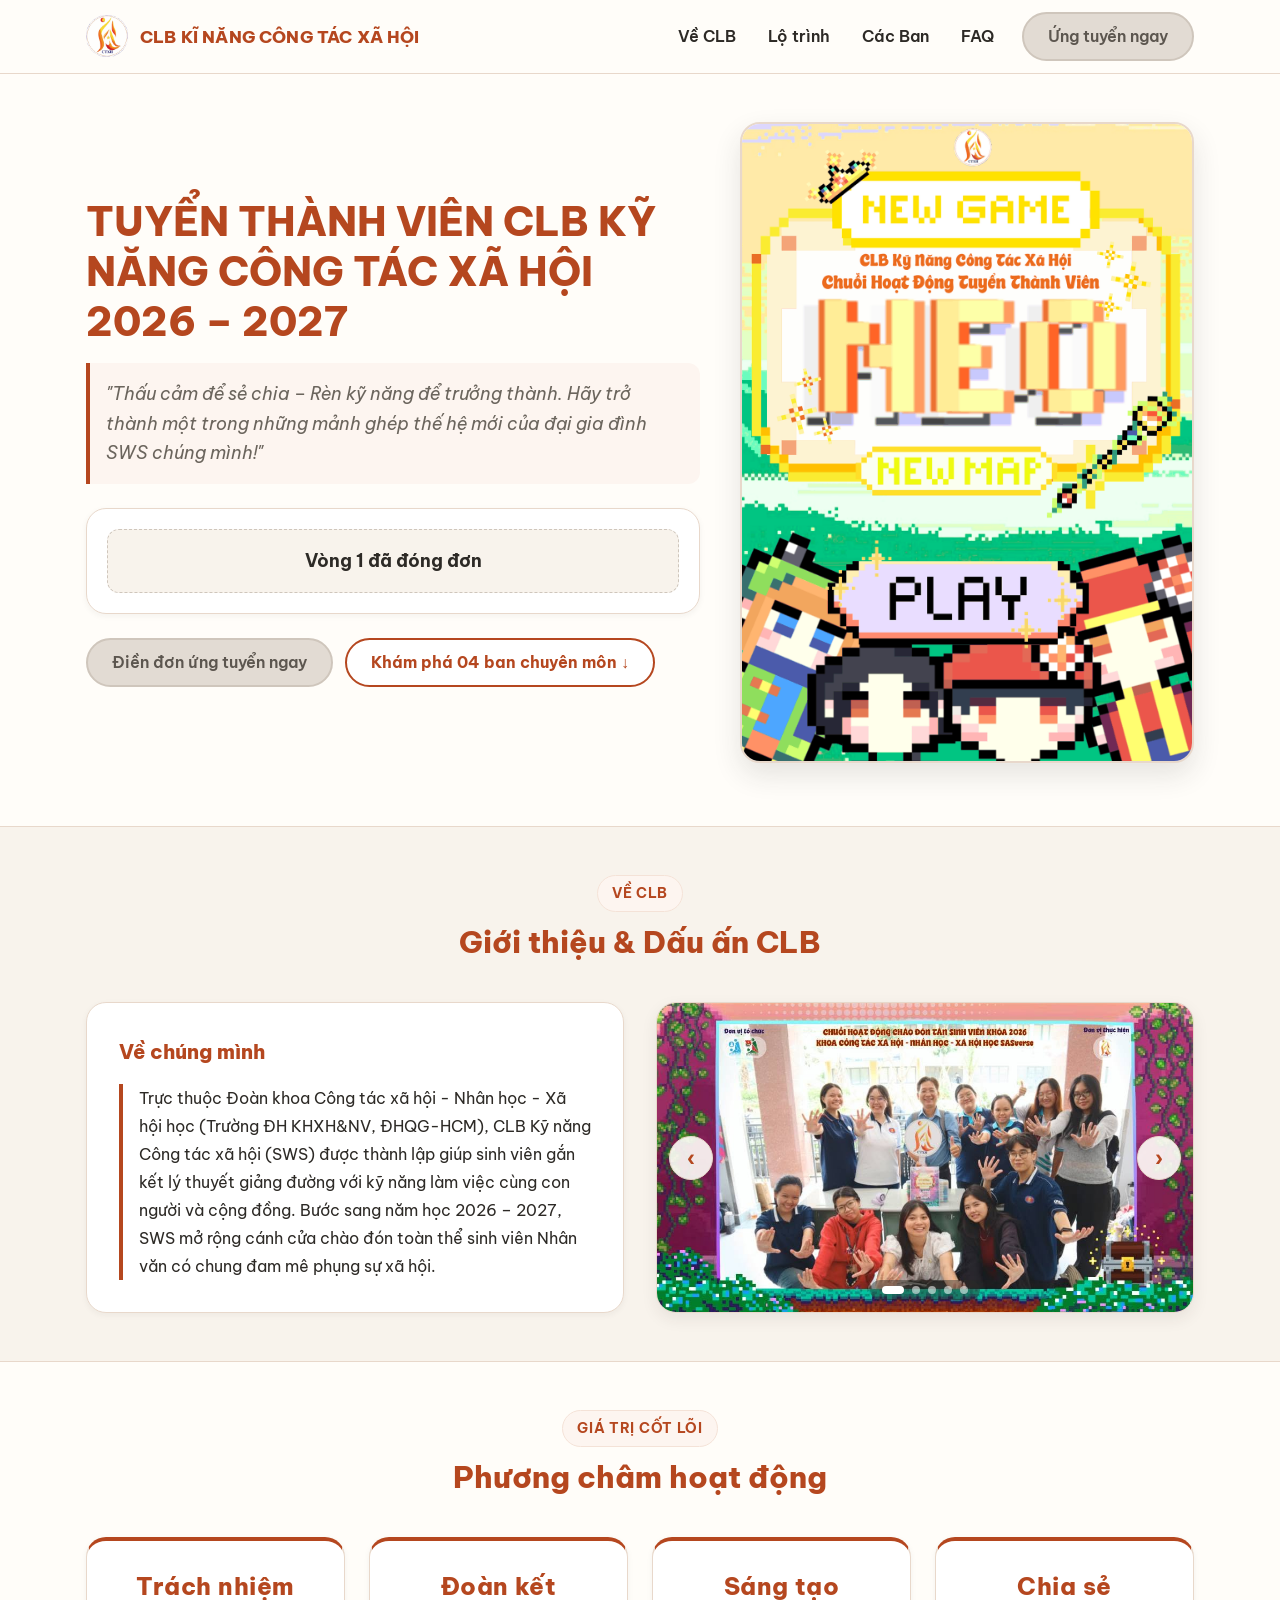
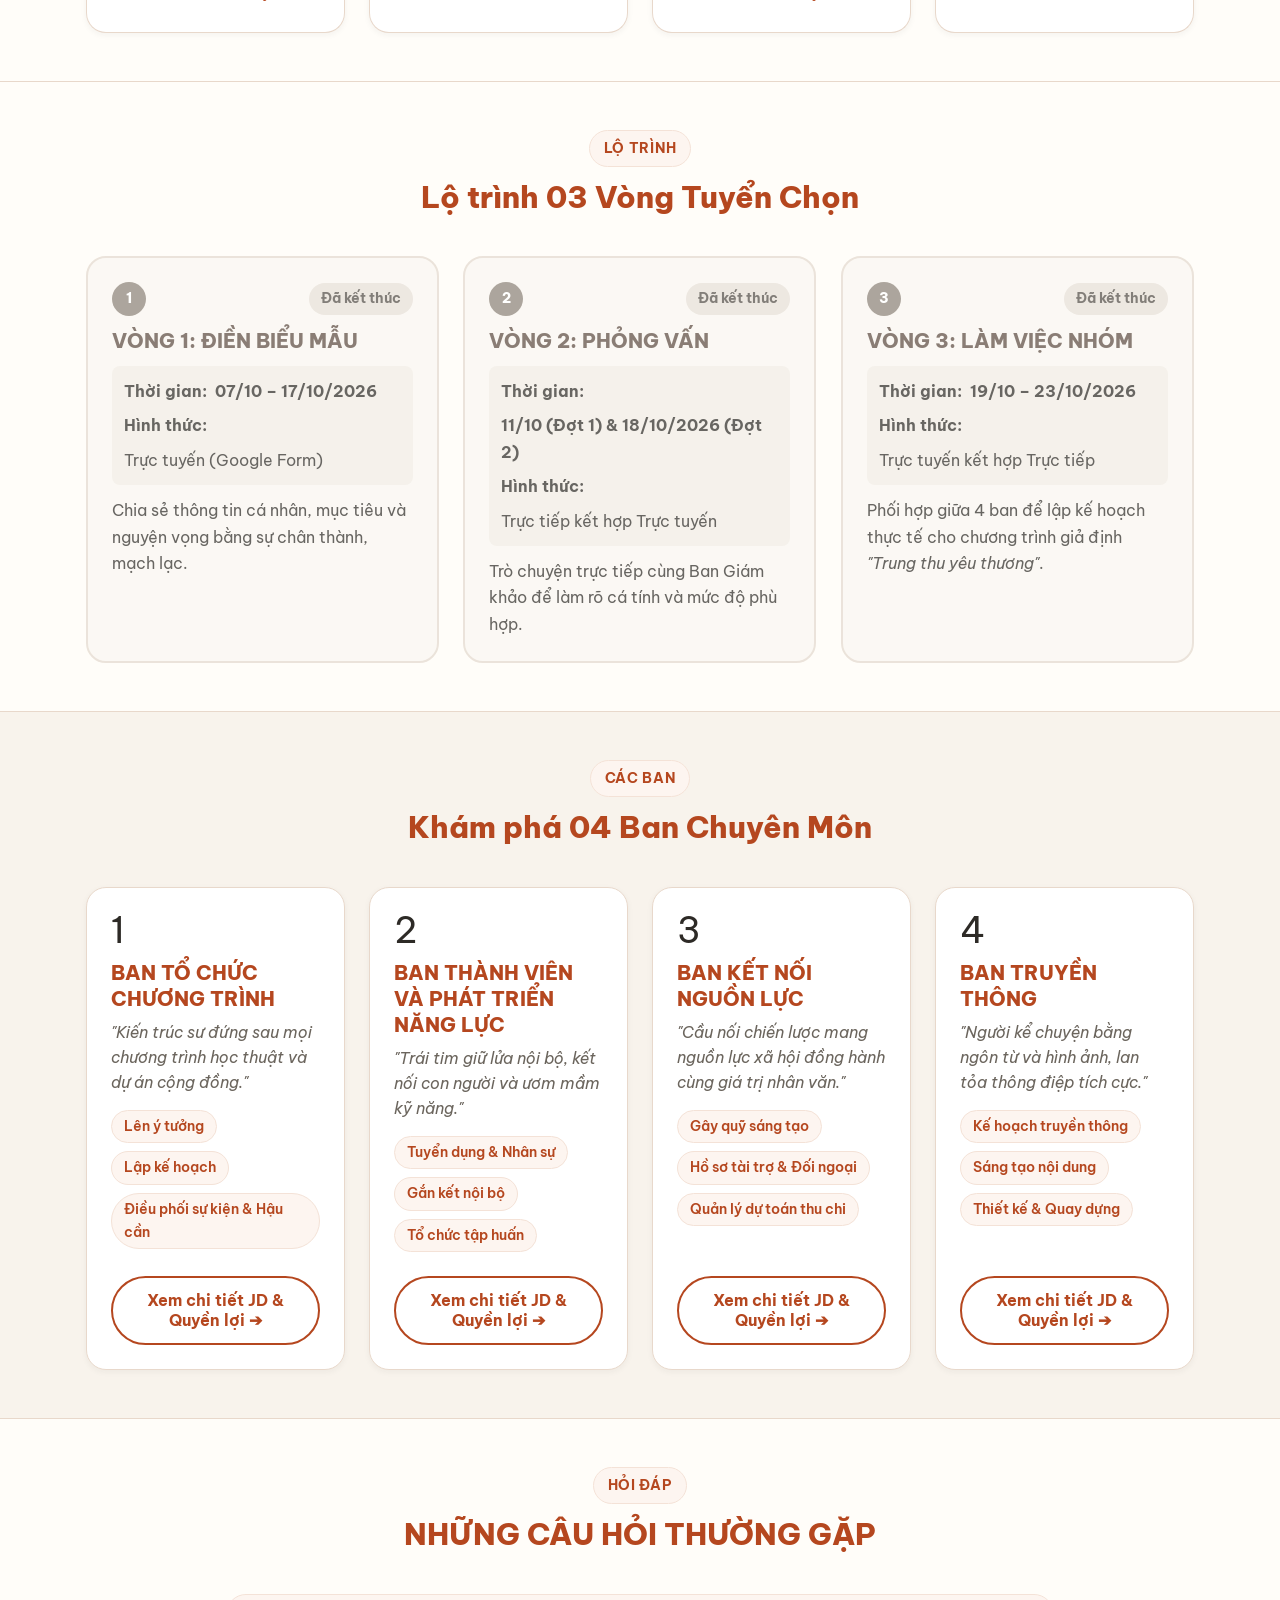
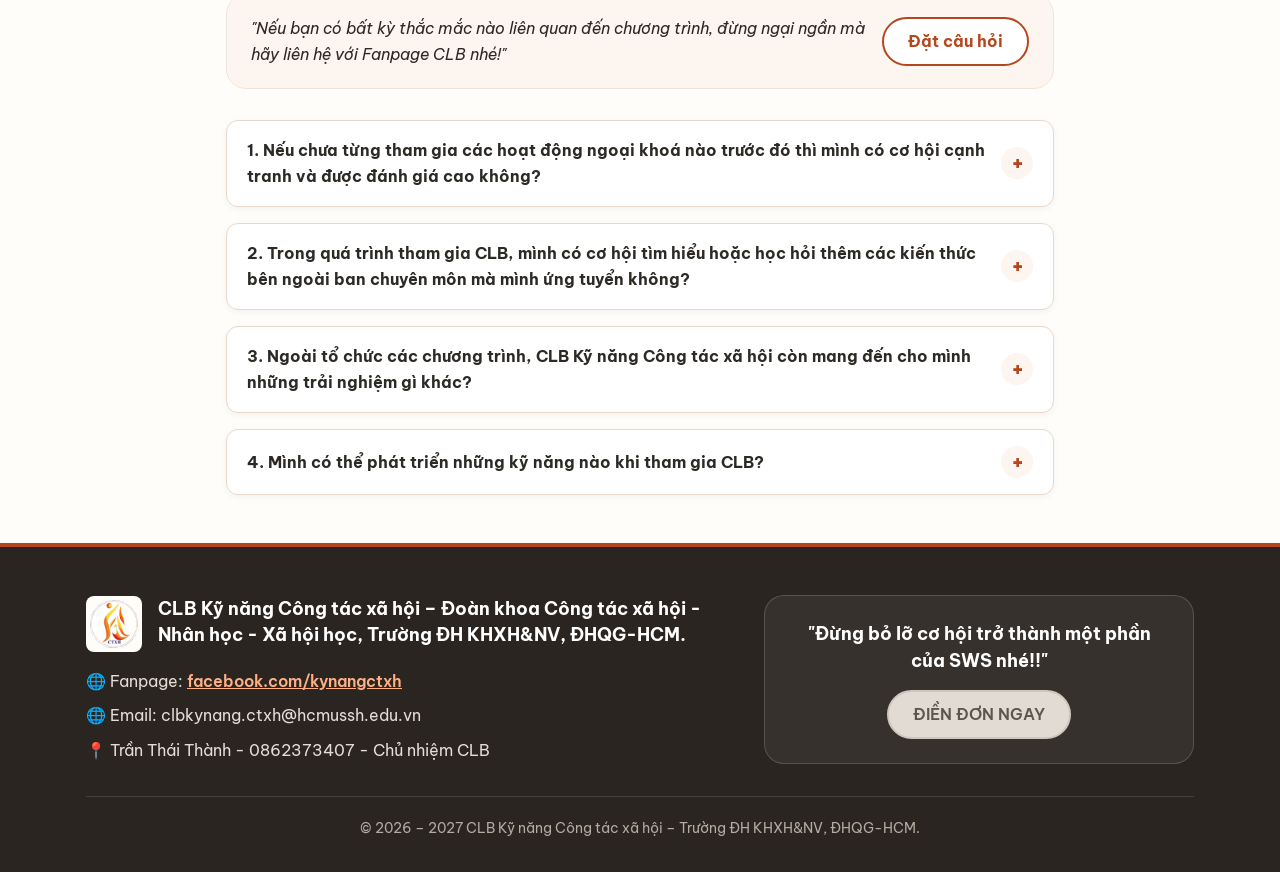
==== commit 9fce93b3: "Add files via upload" ====
--- a/index.html
+++ b/index.html
@@ -23,14 +23,32 @@
 <body>
 
   <!-- ===================================================================
+       0. MÀN HÌNH CHỜ LOGO CLB (PRELOADER)
+       =================================================================== -->
+  <div id="preloader" class="preloader preloader--option-1" aria-hidden="true">
+    <div class="preloader-inner">
+      <div class="preloader-logo-box">
+        <span class="preloader-ripple preloader-ripple--1"></span>
+        <span class="preloader-ripple preloader-ripple--2"></span>
+        <span class="preloader-orbit"></span>
+        <img src="assets/logo-clb.png" alt="Logo CLB Kĩ năng Công tác xã hội" class="preloader-logo">
+      </div>
+      <div class="preloader-text" id="preloader-text">CLB KĨ NĂNG CÔNG TÁC XÃ HỘI</div>
+      <div class="preloader-bar-track">
+        <div class="preloader-bar-fill"></div>
+      </div>
+    </div>
+  </div>
+
+  <!-- ===================================================================
        1. THANH ĐIỀU HƯỚNG CỐ ĐỊNH (STICKY NAVBAR)
        =================================================================== -->
   <header class="navbar">
     <div class="container navbar-inner">
       <!-- Logo và Tên CLB -->
-      <a href="index.html" class="navbar-brand" aria-label="Trang chủ CLB Kỹ năng Công tác xã hội">
-        <img src="assets/logo-clb.png" alt="Logo CLB Kỹ năng Công tác xã hội" class="navbar-logo">
-        <span>CLB KN CTXH</span>
+      <a href="index.html" class="navbar-brand" aria-label="Trang chủ CLB Kĩ năng Công tác xã hội">
+        <img src="assets/logo-clb.png" alt="Logo CLB Kĩ năng Công tác xã hội" class="navbar-logo">
+        <span class="navbar-brand-name">CLB KĨ NĂNG CÔNG TÁC XÃ HỘI</span>
       </a>
 
       <!-- Menu trên màn hình máy tính -->
@@ -163,7 +181,7 @@
     </section>
 
     <!-- ===================================================================
-         3. KHU VỰC 2: GIỚI THIỆU & DẤU ẤN CLB (ABOUT US)
+         3. KHU VỰC 2: GIỚI THIỆU & DẤU ẤN CLB (ĐỌC TỪ js/config.js + ẢNH TỪ assets/gioi-thieu/)
          =================================================================== -->
     <section class="section section-muted" id="ve-clb" aria-labelledby="about-heading">
       <div class="container">
@@ -173,49 +191,77 @@
         </div>
 
         <div class="about-grid">
-          <!-- Cột trái: Đoạn giới thiệu ngắn (giữ nguyên văn bản từ docs/ke-hoach.md) -->
+          <!-- Cột trái: Đoạn giới thiệu CLB (tự động đồng bộ từ CONFIG.GIOI_THIEU_CLB trong js/config.js) -->
           <div class="about-card-left">
-            <h3 class="about-sub-heading">Về chúng mình</h3>
-            <blockquote class="about-quote">
-              Trực thuộc <strong>Đoàn khoa Công tác xã hội - Nhân học - Xã hội học</strong> (Trường ĐH KHXH&amp;NV, ĐHQG-HCM), <strong>CLB Kỹ năng Công tác xã hội (CLB KN CTXH)</strong> ra đời như một "phòng thí nghiệm thực tiễn" giúp sinh viên gắn kết lý thuyết giảng đường với kỹ năng làm việc cùng con người và cộng đồng. Bước sang năm học 2026 – 2027 với sức mạnh giao thoa liên ngành, CLB mở rộng cánh cửa chào đón toàn thể sinh viên Nhân văn có chung đam mê phụng sự xã hội.
+            <h3 class="about-sub-heading" id="about-sub-heading">Về chúng mình</h3>
+            <blockquote class="about-quote" id="about-quote">
+              Trực thuộc Đoàn khoa Công tác xã hội - Nhân học - Xã hội học (Trường ĐH KHXH&amp;NV, ĐHQG-HCM), CLB Kỹ năng Công tác xã hội (CLB KN CTXH) ra đời như một "phòng thí nghiệm thực tiễn" giúp sinh viên gắn kết lý thuyết giảng đường với kỹ năng làm việc cùng con người và cộng đồng. Bước sang năm học 2026 – 2027 với sức mạnh giao thoa liên ngành, CLB mở rộng cánh cửa chào đón toàn thể sinh viên Nhân văn có chung đam mê phụng sự xã hội.
             </blockquote>
           </div>
 
-          <!-- Cột phải: 3 ô Giá trị cốt lõi có biểu tượng + Hộp thông tin nhanh -->
+          <!-- Cột phải: Khung ảnh hoạt động CLB (lấy ảnh từ thư mục assets/gioi-thieu/) -->
           <div class="about-col-right">
-            <!-- 3 ô biểu tượng Giá trị cốt lõi -->
-            <div class="core-values-grid" aria-label="3 Giá trị cốt lõi">
-              <div class="core-value-box">
-                <span class="core-value-icon" aria-hidden="true">🤝</span>
-                <span class="core-value-name">Thấu cảm</span>
-              </div>
-
-              <div class="core-value-box">
-                <span class="core-value-icon" aria-hidden="true">🔗</span>
-                <span class="core-value-name">Kết nối</span>
-              </div>
-
-              <div class="core-value-box">
-                <span class="core-value-icon" aria-hidden="true">🌱</span>
-                <span class="core-value-name">Phát triển</span>
-              </div>
-            </div>
-
-            <!-- Hộp thông tin nhanh (Highlight Box) -->
-            <div class="highlight-box">
-              <h3 class="highlight-box-title">Thông tin nhanh</h3>
-              <ul class="highlight-list">
-                <li>
-                  <strong>Đối tượng:</strong> Toàn thể sinh viên Trường ĐH KHXH&amp;NV, ĐHQG-HCM.
-                </li>
-                <li>
-                  <strong>Chỉ tiêu tuyển:</strong> <strong class="js-chi-tieu">35</strong> thành viên mới.
-                </li>
-                <li>
-                  <strong>Ban Chủ nhiệm:</strong> <span class="js-bcn-info">Đ/c Trần Thái Thành (Chủ nhiệm) – Đ/c Nguyễn Thị Ngọc Trân (Phó Chủ nhiệm)</span>.
-                </li>
-              </ul>
-            </div>
+            <div class="about-gallery-card" id="about-gallery-card" aria-label="Hình ảnh hoạt động CLB">
+              <!-- Khung trình chiếu khi có ảnh trong thư mục assets/gioi-thieu/ -->
+              <div class="about-gallery-slider" id="about-gallery-slider" style="display: none;">
+                <div class="about-gallery-stage" id="about-gallery-stage"></div>
+
+                <!-- Nút bấm qua lại khi có từ 2 ảnh trở lên -->
+                <button
+                  type="button"
+                  class="about-gallery-nav about-gallery-prev"
+                  id="about-gallery-prev"
+                  aria-label="Xem ảnh trước"
+                  style="display: none;"
+                >‹</button>
+                <button
+                  type="button"
+                  class="about-gallery-nav about-gallery-next"
+                  id="about-gallery-next"
+                  aria-label="Xem ảnh tiếp theo"
+                  style="display: none;"
+                >›</button>
+
+                <!-- Chấm tròn báo vị trí ảnh -->
+                <div class="about-gallery-dots" id="about-gallery-dots" style="display: none;"></div>
+              </div>
+
+              <!-- Khung giữ chỗ hiển thị khi thư mục assets/gioi-thieu/ chưa có ảnh -->
+              <div class="about-gallery-placeholder" id="about-gallery-placeholder">
+                <span class="about-gallery-badge">[CHỜ ẢNH HOẠT ĐỘNG CLB]</span>
+                <p class="about-gallery-hint">
+                  Bạn hãy bỏ các ảnh giới thiệu vào thư mục <strong>assets/gioi-thieu/</strong> (đặt tên <code>anh-1.jpg</code>, <code>anh-2.jpg</code>... hoặc khai báo trong <code>js/config.js</code>) để hiển thị tại đây.
+                </p>
+              </div>
+            </div>
+          </div>
+        </div>
+      </div>
+    </section>
+
+    <!-- ===================================================================
+         3B. KHU VỰC PHƯƠNG CHÂM HOẠT ĐỘNG (TRÁCH NHIỆM - ĐOÀN KẾT - SÁNG TẠO - CHIA SẺ)
+         =================================================================== -->
+    <section class="section motto-section" id="phuong-cham" aria-labelledby="motto-heading">
+      <div class="container">
+        <div class="section-header">
+          <span class="section-tag">Giá trị cốt lõi</span>
+          <h2 class="section-title" id="motto-heading">Phương châm hoạt động</h2>
+        </div>
+
+        <!-- 4 ô phương châm (Không dùng icon, tự động đồng bộ từ CONFIG.GIOI_THIEU_CLB.phuongCham) -->
+        <div class="motto-grid" id="motto-grid" aria-label="Phương châm hoạt động CLB">
+          <div class="motto-card">
+            <span class="motto-text">Trách nhiệm</span>
+          </div>
+          <div class="motto-card">
+            <span class="motto-text">Đoàn kết</span>
+          </div>
+          <div class="motto-card">
+            <span class="motto-text">Sáng tạo</span>
+          </div>
+          <div class="motto-card">
+            <span class="motto-text">Chia sẻ</span>
           </div>
         </div>
       </div>
@@ -351,8 +397,8 @@
           </a>
         </div>
 
-        <!-- 4 thẻ câu hỏi đóng/mở -->
-        <div class="faq-list">
+        <!-- Khung chứa danh sách câu hỏi đóng/mở (tự động đồng bộ từ CONFIG.FAQ trong js/config.js) -->
+        <div class="faq-list" id="faq-list">
           <!-- Câu hỏi 1 -->
           <details class="faq-item">
             <summary class="faq-question">
--- a/css/style.css
+++ b/css/style.css
@@ -281,15 +281,24 @@
   align-items: center;
   gap: var(--space-3);
   font-weight: 800;
-  font-size: var(--font-size-md);
   color: var(--color-primary);
   min-height: 44px;
+  text-decoration: none;
+}
+
+.navbar-brand-name {
+  font-size: clamp(0.85rem, 3.2vw, 1.05rem);
+  font-weight: 800;
+  line-height: 1.25;
+  letter-spacing: 0.01em;
+  color: var(--color-primary);
 }
 
 .navbar-logo {
   height: 42px;
   width: auto;
   object-fit: contain;
+  flex-shrink: 0;
 }
 
 /* Menu trên máy tính: Mặc định ẩn trên điện thoại (mobile-first) */
@@ -590,84 +599,211 @@
 .about-col-right {
   display: flex;
   flex-direction: column;
-  gap: var(--space-6);
-}
-
-/* 3 ô biểu tượng Giá trị cốt lõi */
-.core-values-grid {
-  display: grid;
-  grid-template-columns: repeat(3, minmax(0, 1fr));
-  gap: var(--space-3);
-}
-
-.core-value-box {
+  height: 100%;
+}
+
+/* Khung trình chiếu ảnh hoạt động bên cạnh phần Giới thiệu CLB */
+.about-gallery-card {
   background-color: var(--color-bg-surface);
   border: 1px solid var(--color-border);
-  border-radius: var(--radius-md);
-  padding: var(--space-3) var(--space-2);
+  border-radius: var(--radius-lg);
+  overflow: hidden;
+  box-shadow: var(--shadow-md);
+  min-height: 280px;
+  height: 100%;
+  display: flex;
+  flex-direction: column;
+  position: relative;
+}
+
+.about-gallery-slider {
+  position: relative;
+  width: 100%;
+  height: 100%;
+  min-height: 280px;
+  flex: 1;
+  background-color: var(--color-primary-light);
+  overflow: hidden;
+}
+
+.about-gallery-stage {
+  position: relative;
+  width: 100%;
+  height: 100%;
+  min-height: 280px;
+}
+
+.about-gallery-slide {
+  position: absolute;
+  inset: 0;
+  width: 100%;
+  height: 100%;
+  object-fit: cover;
+  opacity: 0;
+  transition: opacity 0.45s ease;
+  pointer-events: none;
+}
+
+.about-gallery-slide.is-active {
+  opacity: 1;
+  pointer-events: auto;
+}
+
+/* Nút bấm chuyển ảnh Trước / Tiếp theo (cao & rộng >= 44px dễ bấm trên điện thoại) */
+.about-gallery-nav {
+  position: absolute;
+  top: 50%;
+  transform: translateY(-50%);
+  width: 44px;
+  height: 44px;
+  border-radius: var(--radius-full);
+  background-color: rgba(255, 253, 249, 0.9);
+  color: var(--color-primary);
+  border: 1px solid var(--color-border);
+  font-size: 1.5rem;
+  font-weight: 800;
+  line-height: 1;
+  display: inline-flex;
+  align-items: center;
+  justify-content: center;
+  cursor: pointer;
+  box-shadow: var(--shadow-sm);
+  transition: background-color 0.2s ease, color 0.2s ease;
+  z-index: 2;
+}
+
+.about-gallery-nav:hover,
+.about-gallery-nav:focus-visible {
+  background-color: var(--color-primary);
+  color: #FFFFFF;
+}
+
+.about-gallery-prev {
+  left: 12px;
+}
+
+.about-gallery-next {
+  right: 12px;
+}
+
+.about-gallery-dots {
+  position: absolute;
+  bottom: 12px;
+  left: 50%;
+  transform: translateX(-50%);
+  display: flex;
+  gap: 8px;
+  padding: 6px 12px;
+  border-radius: var(--radius-full);
+  background-color: rgba(45, 42, 38, 0.45);
+  z-index: 2;
+}
+
+.about-gallery-dot {
+  width: 8px;
+  height: 8px;
+  border-radius: var(--radius-full);
+  background-color: rgba(255, 255, 255, 0.55);
+  border: none;
+  padding: 0;
+  cursor: pointer;
+  transition: width 0.25s ease, background-color 0.25s ease;
+}
+
+.about-gallery-dot.is-active {
+  width: 22px;
+  background-color: #FFFFFF;
+}
+
+/* Khung giữ chỗ khi thư mục assets/gioi-thieu/ chưa có ảnh */
+.about-gallery-placeholder {
+  flex: 1;
+  min-height: 280px;
+  padding: var(--space-6);
+  background-color: var(--color-primary-light);
+  border: 2px dashed var(--color-primary-subtle);
+  border-radius: var(--radius-lg);
+  margin: var(--space-3);
   display: flex;
   flex-direction: column;
   align-items: center;
   justify-content: center;
   text-align: center;
-  gap: var(--space-2);
+  gap: var(--space-3);
+}
+
+.about-gallery-badge {
+  display: inline-block;
+  background-color: var(--color-bg-surface);
+  color: var(--color-primary);
+  font-weight: 700;
+  font-size: var(--font-size-sm);
+  padding: 6px 14px;
+  border-radius: var(--radius-full);
+  border: 1px solid var(--color-primary-subtle);
+}
+
+.about-gallery-hint {
+  font-size: var(--font-size-base);
+  color: var(--color-text-muted);
+  max-width: 380px;
+  line-height: 1.6;
+}
+
+.about-gallery-hint code {
+  background-color: var(--color-bg-surface);
+  color: var(--color-primary);
+  padding: 2px 6px;
+  border-radius: 4px;
+  font-weight: 600;
+}
+
+/* =====================================================================
+   7B. KHU VỰC PHƯƠNG CHÂM HOẠT ĐỘNG (4 Ô KHÔNG DÙNG ICON)
+   ===================================================================== */
+.motto-section {
+  border-bottom: 1px solid var(--color-border);
+}
+
+.motto-grid {
+  display: grid;
+  grid-template-columns: repeat(2, minmax(0, 1fr));
+  gap: var(--space-4);
+}
+
+.motto-card {
+  background-color: var(--color-bg-surface);
+  border: 1px solid var(--color-border);
+  border-top: 4px solid var(--color-primary);
+  border-radius: var(--radius-lg);
+  padding: var(--space-6) var(--space-4);
+  display: flex;
+  align-items: center;
+  justify-content: center;
+  text-align: center;
+  min-height: 96px;
   box-shadow: var(--shadow-sm);
-  transition: transform 0.2s ease, border-color 0.2s ease;
-}
-
-@media (min-width: 480px) {
-  .core-value-box {
-    flex-direction: row;
-    padding: var(--space-4) var(--space-3);
-  }
-}
-
-.core-value-box:hover {
-  transform: translateY(-2px);
+  transition: transform 0.25s ease, box-shadow 0.25s ease, border-color 0.25s ease;
+}
+
+.motto-card:hover {
+  transform: translateY(-4px);
+  box-shadow: var(--shadow-md);
   border-color: var(--color-primary);
 }
 
-.core-value-icon {
-  font-size: 1.5rem;
-  line-height: 1;
-  flex-shrink: 0;
-}
-
-.core-value-name {
-  font-size: var(--font-size-base);
-  font-weight: 700;
-  color: var(--color-primary);
-}
-
-/* Hộp thông tin nhanh (Highlight Box) */
-.highlight-box {
-  background-color: var(--color-primary-light);
-  border: 1px solid var(--color-primary-subtle);
-  border-radius: var(--radius-lg);
-  padding: var(--space-5) var(--space-6);
-  box-shadow: var(--shadow-sm);
-}
-
-.highlight-box-title {
-  font-size: var(--font-size-sm);
+.motto-text {
+  font-size: clamp(1.125rem, 2.2vw, var(--font-size-xl));
   font-weight: 800;
   color: var(--color-primary);
-  text-transform: uppercase;
-  letter-spacing: 0.05em;
-  margin-bottom: var(--space-3);
-}
-
-.highlight-list {
-  list-style: none;
-  display: flex;
-  flex-direction: column;
-  gap: var(--space-3);
-  font-size: var(--font-size-base);
-  color: var(--color-text-main);
-}
-
-.highlight-list li {
-  line-height: 1.5;
+  letter-spacing: 0.02em;
+}
+
+@media (min-width: 768px) {
+  .motto-grid {
+    grid-template-columns: repeat(4, minmax(0, 1fr));
+    gap: var(--space-6);
+  }
 }
 
 /* =====================================================================
@@ -1546,4 +1682,204 @@
     transform: none !important;
     transition: none !important;
   }
-}
+  .preloader {
+    display: none !important;
+  }
+}
+
+/* =====================================================================
+   15. MÀN HÌNH CHỜ LOGO CLB (LOADING SCREEN / PRELOADER)
+   ===================================================================== */
+.preloader {
+  position: fixed;
+  inset: 0;
+  z-index: 99999;
+  display: flex;
+  align-items: center;
+  justify-content: center;
+  background-color: var(--color-bg-page, #FFFAF3);
+  transition:
+    opacity 0.48s cubic-bezier(0.22, 1, 0.36, 1),
+    visibility 0.48s cubic-bezier(0.22, 1, 0.36, 1),
+    transform 0.52s cubic-bezier(0.22, 1, 0.36, 1);
+}
+
+.preloader.is-hidden {
+  opacity: 0;
+  visibility: hidden;
+  pointer-events: none;
+}
+
+.preloader--option-1.is-hidden {
+  transform: scale(1.04);
+}
+
+.preloader--option-2.is-hidden {
+  transform: scale(0.96);
+}
+
+.preloader--option-3.is-hidden {
+  transform: translateY(-100%);
+}
+
+.preloader-inner {
+  display: flex;
+  flex-direction: column;
+  align-items: center;
+  gap: 16px;
+  text-align: center;
+  padding: 24px;
+}
+
+.preloader-logo-box {
+  position: relative;
+  width: 116px;
+  height: 116px;
+  display: flex;
+  align-items: center;
+  justify-content: center;
+}
+
+.preloader-logo {
+  width: 84px;
+  height: 84px;
+  object-fit: contain;
+  position: relative;
+  z-index: 2;
+  filter: drop-shadow(0 6px 16px rgba(230, 81, 0, 0.18));
+}
+
+/* --- OPTION 1: Nhịp thở & Sóng hào quang lan tỏa (Pulse & Glow Ripple) --- */
+.preloader--option-1 .preloader-logo {
+  animation: preloaderPulse 1.5s ease-in-out infinite;
+}
+
+.preloader--option-1 .preloader-ripple {
+  position: absolute;
+  inset: 12px;
+  border-radius: 50%;
+  border: 2px solid var(--color-primary, #FF8A00);
+  background: radial-gradient(
+    circle,
+    rgba(255, 138, 0, 0.2) 0%,
+    rgba(255, 138, 0, 0) 72%
+  );
+  opacity: 0;
+  pointer-events: none;
+}
+
+.preloader--option-1 .preloader-ripple--1 {
+  animation: preloaderRipple 1.7s cubic-bezier(0.16, 1, 0.3, 1) infinite;
+}
+
+.preloader--option-1 .preloader-ripple--2 {
+  animation: preloaderRipple 1.7s cubic-bezier(0.16, 1, 0.3, 1) 0.6s infinite;
+}
+
+.preloader--option-1 .preloader-orbit {
+  display: none;
+}
+
+/* --- OPTION 2: Quỹ đạo năng lượng & Vệt sáng quét (Orbit & Shimmer) --- */
+.preloader--option-2 .preloader-ripple {
+  display: none;
+}
+
+.preloader--option-2 .preloader-orbit {
+  position: absolute;
+  inset: 4px;
+  border-radius: 50%;
+  border: 3px solid rgba(255, 138, 0, 0.16);
+  border-top-color: var(--color-primary, #FF8A00);
+  border-right-color: #FFB347;
+  animation: preloaderSpin 0.95s linear infinite;
+}
+
+/* --- OPTION 3: Nhịp tim ấm áp & Kéo rèm sân khấu (Heartbeat & Curtain) --- */
+.preloader--option-3 .preloader-ripple,
+.preloader--option-3 .preloader-orbit {
+  display: none;
+}
+
+.preloader--option-3 .preloader-logo {
+  animation: preloaderHeartbeat 1.25s ease-in-out infinite;
+}
+
+/* Chữ chào mừng và thanh tiến trình mini dưới Logo */
+.preloader-text {
+  font-size: 0.92rem;
+  font-weight: 800;
+  letter-spacing: 0.05em;
+  color: var(--color-primary, #FF8A00);
+  text-transform: uppercase;
+  margin-top: 2px;
+}
+
+.preloader-bar-track {
+  width: 148px;
+  height: 4px;
+  background-color: rgba(255, 138, 0, 0.16);
+  border-radius: 999px;
+  overflow: hidden;
+}
+
+.preloader-bar-fill {
+  height: 100%;
+  width: 0%;
+  background: linear-gradient(90deg, var(--color-primary, #FF8A00), #FF6D3A);
+  border-radius: 999px;
+  animation: preloaderBarFill 1s cubic-bezier(0.22, 1, 0.36, 1) forwards;
+}
+
+@keyframes preloaderPulse {
+  0%, 100% {
+    transform: scale(1);
+  }
+  50% {
+    transform: scale(1.08);
+  }
+}
+
+@keyframes preloaderRipple {
+  0% {
+    transform: scale(0.85);
+    opacity: 0.85;
+  }
+  100% {
+    transform: scale(1.68);
+    opacity: 0;
+  }
+}
+
+@keyframes preloaderSpin {
+  to {
+    transform: rotate(360deg);
+  }
+}
+
+@keyframes preloaderHeartbeat {
+  0%, 100% {
+    transform: scale(1);
+  }
+  14% {
+    transform: scale(1.14);
+  }
+  28% {
+    transform: scale(1);
+  }
+  42% {
+    transform: scale(1.14);
+  }
+  70% {
+    transform: scale(1);
+  }
+}
+
+@keyframes preloaderBarFill {
+  0% {
+    width: 8%;
+  }
+  100% {
+    width: 100%;
+  }
+}
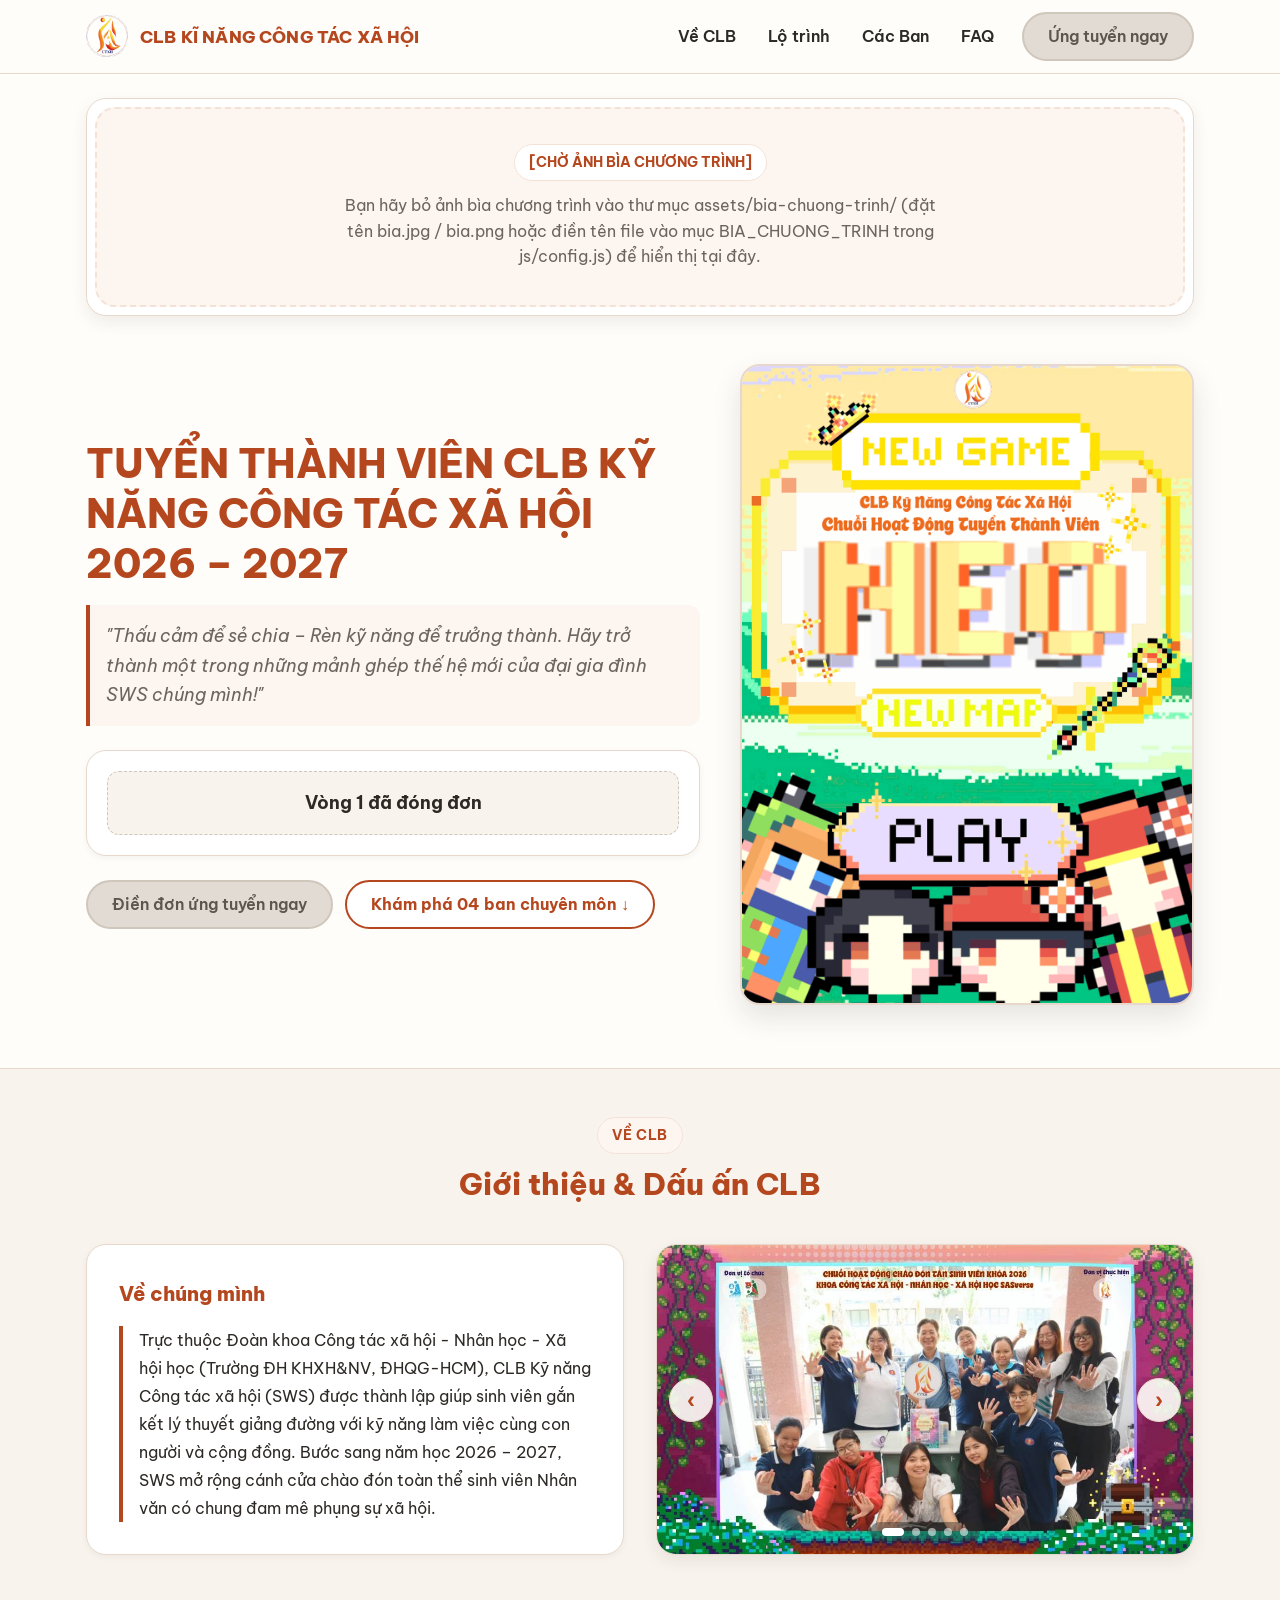
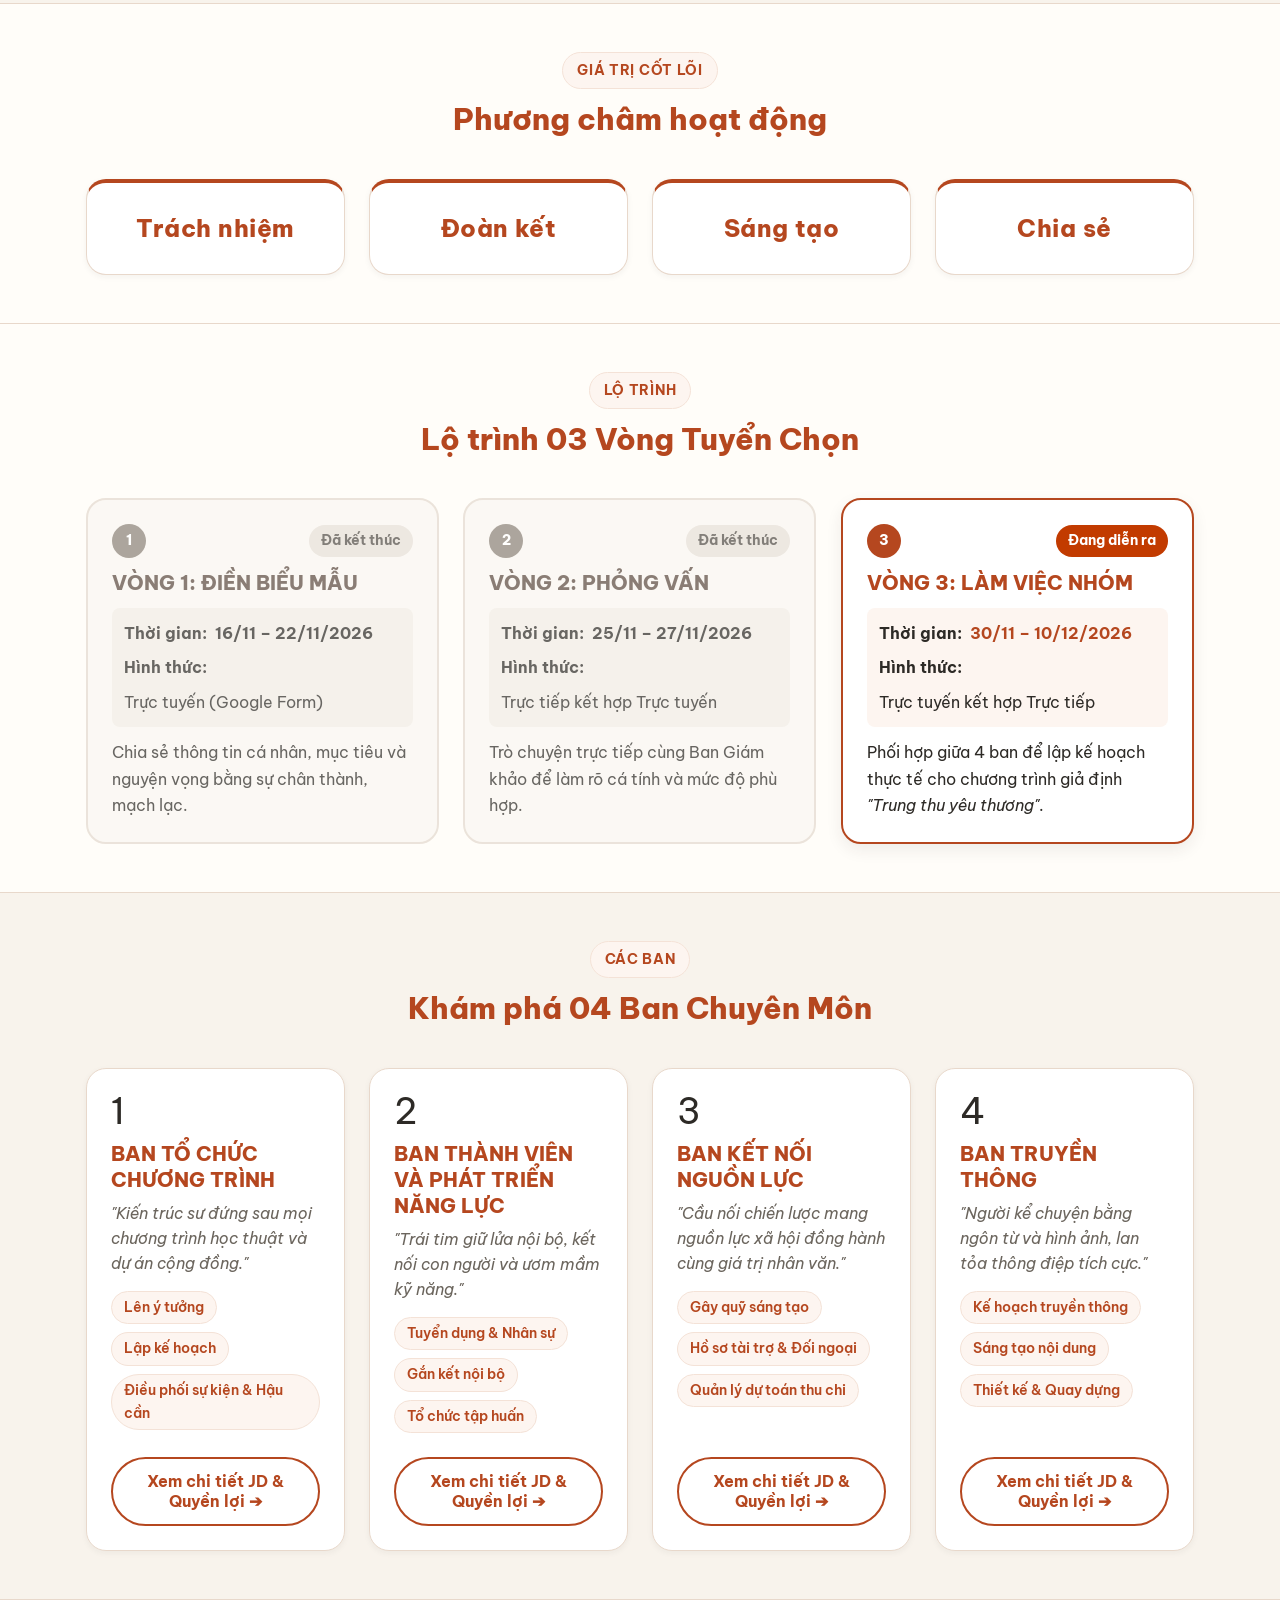
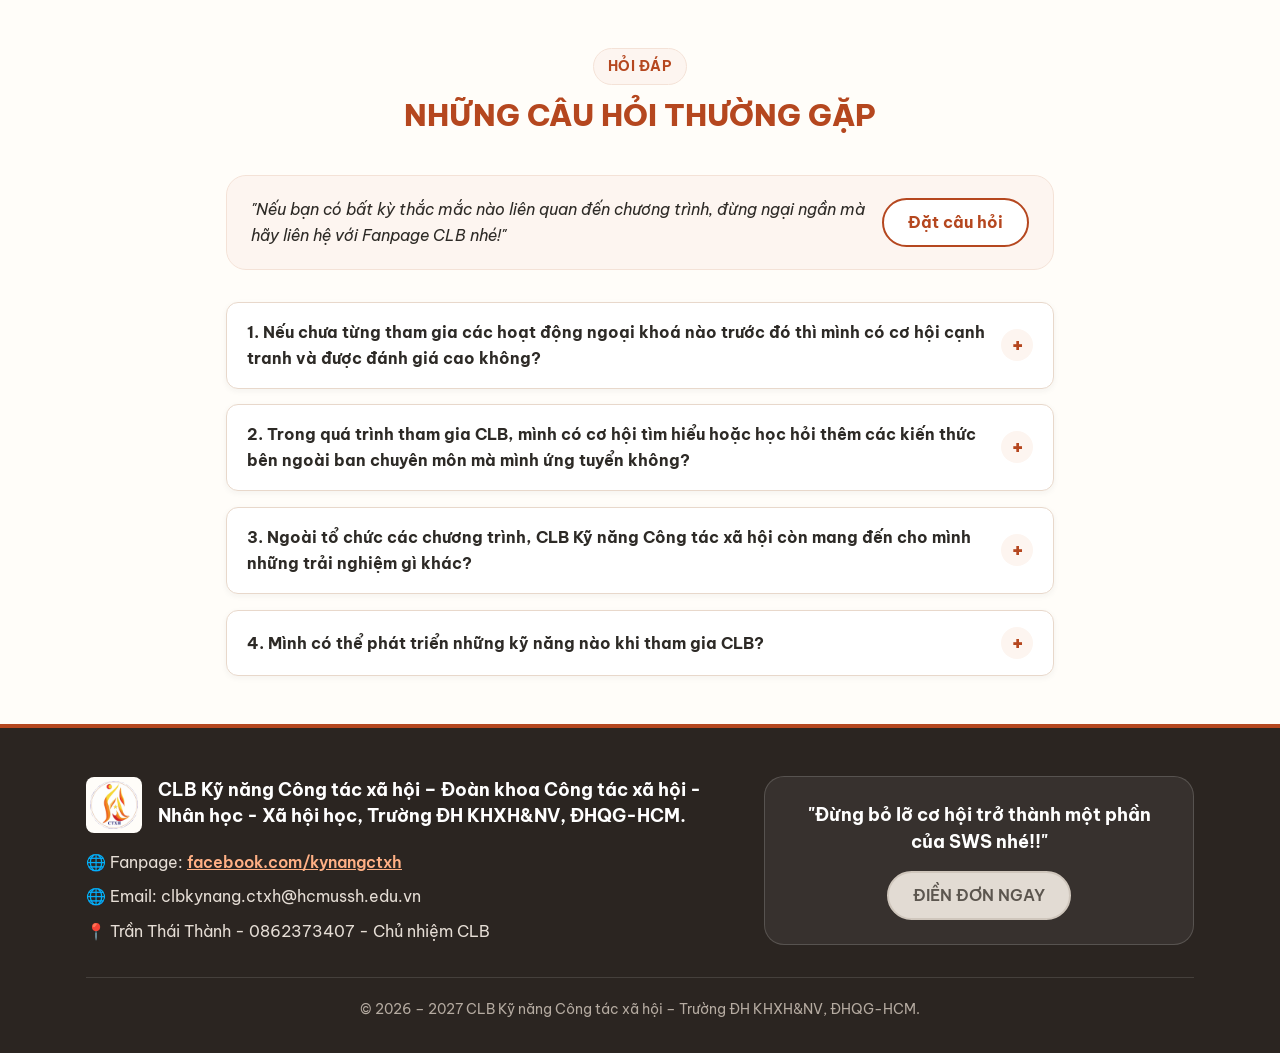
==== commit 41ed26b0: "Add files via upload" ====
--- a/index.html
+++ b/index.html
@@ -100,6 +100,29 @@
   </header>
 
   <main>
+    <!-- ===================================================================
+         1B. KHU VỰC ẢNH BÌA CHƯƠNG TRÌNH (LẤY ẢNH TỪ assets/bia-chuong-trinh/)
+         =================================================================== -->
+    <section class="cover-banner-section" id="bia-chuong-trinh" aria-label="Bìa chương trình">
+      <div class="container">
+        <div class="cover-banner-card" id="cover-banner-card">
+          <img
+            src=""
+            alt="Ảnh bìa Chương trình Tuyển thành viên CLB Kỹ năng Công tác xã hội năm học 2026 – 2027"
+            class="cover-banner-img"
+            id="cover-banner-img"
+            style="display: none;"
+          >
+          <div class="cover-banner-placeholder" id="cover-banner-placeholder">
+            <span class="cover-banner-badge" id="cover-banner-badge">[CHỜ ẢNH BÌA CHƯƠNG TRÌNH]</span>
+            <p class="cover-banner-hint" id="cover-banner-hint">
+              Bạn hãy bỏ ảnh bìa chương trình vào thư mục <strong>assets/bia-chuong-trinh/</strong> (đặt tên <code>bia.jpg</code> / <code>bia.png</code> hoặc điền tên file vào mục <code>BIA_CHUONG_TRINH</code> trong <code>js/config.js</code>) để hiển thị tại đây.
+            </p>
+          </div>
+        </div>
+      </div>
+    </section>
+
     <!-- ===================================================================
          2. KHU VỰC 1: HERO SECTION (POSTER, TIÊU ĐỀ, ĐẾM NGƯỢC, 2 NÚT)
          =================================================================== -->
@@ -290,7 +313,7 @@
             <div class="timeline-meta">
               <div class="timeline-time-row">
                 <span class="timeline-meta-label">Thời gian:</span>
-                <span class="timeline-time-value" id="time-vong-1">07/10 – 17/10/2026</span>
+                <span class="timeline-time-value" id="time-vong-1">16/11 – 22/11/2026</span>
               </div>
               <div class="timeline-format-row">
                 <span class="timeline-meta-label">Hình thức:</span>
@@ -315,7 +338,7 @@
             <div class="timeline-meta">
               <div class="timeline-time-row">
                 <span class="timeline-meta-label">Thời gian:</span>
-                <span class="timeline-time-value" id="time-vong-2">11/10 (Đợt 1) &amp; 18/10/2026 (Đợt 2)</span>
+                <span class="timeline-time-value" id="time-vong-2">25/11 – 27/11/2026</span>
               </div>
               <div class="timeline-format-row">
                 <span class="timeline-meta-label">Hình thức:</span>
@@ -340,7 +363,7 @@
             <div class="timeline-meta">
               <div class="timeline-time-row">
                 <span class="timeline-meta-label">Thời gian:</span>
-                <span class="timeline-time-value" id="time-vong-3">19/10 – 23/10/2026</span>
+                <span class="timeline-time-value" id="time-vong-3">30/11 – 10/12/2026</span>
               </div>
               <div class="timeline-format-row">
                 <span class="timeline-meta-label">Hình thức:</span>
--- a/css/style.css
+++ b/css/style.css
@@ -394,6 +394,80 @@
 .mobile-nav-link:focus-visible {
   background-color: var(--color-primary-light);
   color: var(--color-primary);
+}
+
+/* =====================================================================
+   5B. KHU VỰC ẢNH BÌA CHƯƠNG TRÌNH Ở TRÊN ĐẦU (COVER BANNER)
+   ===================================================================== */
+.cover-banner-section {
+  padding-top: var(--space-5);
+  padding-bottom: 0;
+}
+
+.cover-banner-card {
+  border-radius: var(--radius-lg);
+  overflow: hidden;
+  border: 1px solid var(--color-border);
+  background-color: var(--color-bg-surface);
+  box-shadow: var(--shadow-md);
+}
+
+.cover-banner-img {
+  width: 100%;
+  height: auto;
+  display: block;
+}
+
+.cover-banner-placeholder {
+  min-height: 150px;
+  padding: var(--space-6) var(--space-4);
+  background-color: var(--color-primary-light);
+  border: 2px dashed var(--color-primary-subtle);
+  border-radius: var(--radius-lg);
+  margin: var(--space-2);
+  display: flex;
+  flex-direction: column;
+  align-items: center;
+  justify-content: center;
+  text-align: center;
+  gap: var(--space-3);
+}
+
+.cover-banner-badge {
+  display: inline-block;
+  background-color: var(--color-bg-surface);
+  color: var(--color-primary);
+  font-weight: 700;
+  font-size: var(--font-size-sm);
+  padding: 6px 14px;
+  border-radius: var(--radius-full);
+  border: 1px solid var(--color-primary-subtle);
+}
+
+.cover-banner-hint {
+  font-size: var(--font-size-base);
+  color: var(--color-text-muted);
+  max-width: 620px;
+  line-height: 1.6;
+}
+
+.cover-banner-hint code {
+  background-color: var(--color-bg-surface);
+  color: var(--color-primary);
+  padding: 2px 6px;
+  border-radius: 4px;
+  font-weight: 600;
+}
+
+@media (min-width: 768px) {
+  .cover-banner-section {
+    padding-top: var(--space-6);
+  }
+
+  .cover-banner-placeholder {
+    min-height: 200px;
+    padding: var(--space-8);
+  }
 }
 
 /* =====================================================================
